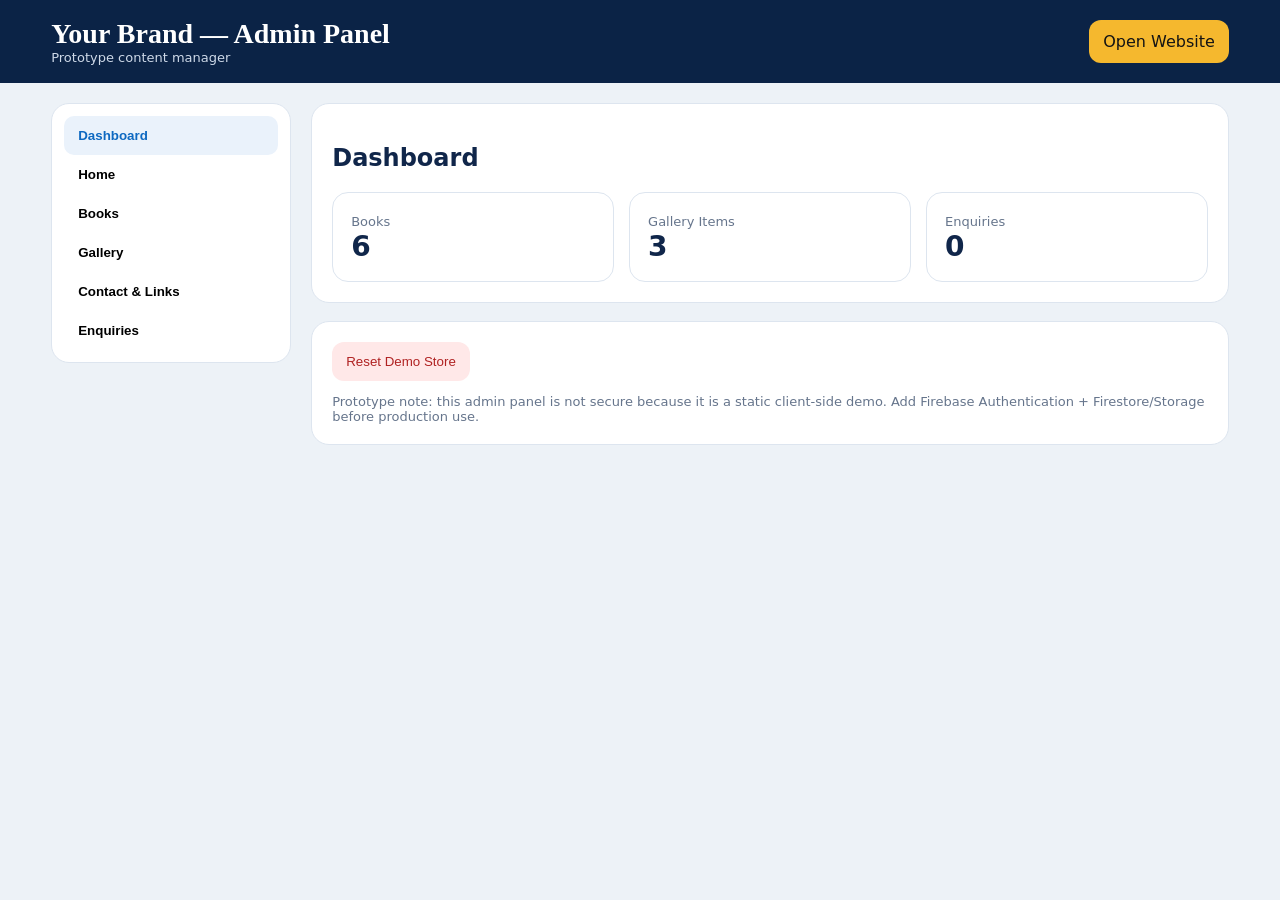
==== admin.html @ 1277e476 "Add files via upload" ====
<!doctype html><html lang="en"><head><meta charset="utf-8"><meta name="viewport" content="width=device-width, initial-scale=1"><title>Admin Panel | Your Brand</title><link rel="stylesheet" href="styles.css"></head><body class="admin-shell"><header class="admin-top"><div class="container" style="display:flex;justify-content:space-between;align-items:center;gap:15px"><div><strong style="font:700 28px Georgia,serif">Your Brand — Admin Panel</strong><div class="meta" style="color:#ced9e8">Prototype content manager</div></div><a class="btn btn-gold" href="index.html">Open Website</a></div></header><main class="container admin-layout"><aside class="admin-side"><button class="active" data-target="dashboard">Dashboard</button><button data-target="home">Home</button><button data-target="books">Books</button><button data-target="gallery">Gallery</button><button data-target="contact">Contact & Links</button><button data-target="enquiries">Enquiries</button></aside><section class="admin-main"><section id="dashboard" class="admin-section"><div class="admin-card"><h2>Dashboard</h2><div id="dashStats" class="admin-grid"></div></div></section><section id="home" class="admin-section hidden"><div class="admin-card"><h2>Home Content</h2><form id="settingsForm"><div class="row"><div class="field"><label>Brand Name</label><input id="s_brandName" class="input" name="brandName"></div><div class="field"><label>Tagline</label><input id="s_tagline" class="input" name="tagline"></div></div><div class="field"><label>Hero Title</label><input id="s_heroTitle" class="input" name="heroTitle"></div><div class="field"><label>Hero Text</label><textarea id="s_heroText" class="textarea" name="heroText" rows="3"></textarea></div><div class="field"><label>Support Text</label><textarea id="s_supportText" class="textarea" name="supportText" rows="2"></textarea></div><button class="btn btn-gold" type="submit">Save Home</button></form></div></section><section id="books" class="admin-section hidden"><div class="admin-card"><div style="display:flex;justify-content:space-between;gap:10px;align-items:center"><h2>Books</h2><button class="btn btn-light" id="newBook">New Book</button></div><p class="meta">Add/edit printed books. Cover can be uploaded locally for this prototype or provided as an image URL. Firebase Storage will replace this later.</p><form id="bookForm"><input type="hidden" id="bookId"><input type="hidden" id="bookCoverData"><div class="row"><div class="field"><label>Title *</label><input class="input" id="bookTitle" required></div><div class="field"><label>Author</label><input class="input" id="bookAuthor"></div></div><div class="row"><div class="field"><label>Price ₹</label><input class="input" id="bookPrice" type="number" min="0"></div><div class="field"><label>Format</label><select class="select" id="bookFormat"><option>Paperback</option><option>Hardcover</option></select></div></div><div class="row"><div class="field"><label>Category</label><input class="input" id="bookCategory"></div><div class="field"><label>Rating</label><input class="input" id="bookRating" type="number" step="0.1" min="0" max="5"></div></div><div class="row"><div class="field"><label>Reviews</label><input class="input" id="bookReviews" type="number" min="0"></div><div class="field"><label>Cover Image URL</label><input class="input" id="bookCoverUrl"></div></div><div class="field"><label>Upload Cover</label><input id="bookCoverFile" class="input" type="file" accept="image/*"></div><div id="bookPreview" style="margin:10px 0"></div><div class="field"><label>Description</label><textarea class="textarea" id="bookDescription" rows="4"></textarea></div><button class="btn btn-primary" type="submit">Save Book</button></form></div><div class="admin-card" style="overflow:auto"><table style="width:100%;border-collapse:collapse"><thead><tr><th style="text-align:left;padding:8px">Title</th><th style="text-align:left;padding:8px">Author</th><th style="text-align:left;padding:8px">Price</th><th style="text-align:left;padding:8px">Format</th><th style="text-align:left;padding:8px">Category</th><th style="text-align:left;padding:8px">Actions</th></tr></thead><tbody id="booksTable"></tbody></table></div></section><section id="gallery" class="admin-section hidden"><div class="admin-card"><h2>Gallery</h2><form id="galleryForm"><div class="row"><div class="field"><label>Title</label><input class="input" name="title" required></div><div class="field"><label>Caption</label><input class="input" name="caption"></div></div><div class="field"><label>Image URL</label><input id="galleryUrl" class="input"></div><input type="hidden" id="galleryData"><div class="field"><label>Upload Image</label><input id="galleryFile" class="input" type="file" accept="image/*"></div><button class="btn btn-primary">Add Gallery Item</button></form></div><div class="admin-card" style="overflow:auto"><table style="width:100%;border-collapse:collapse"><thead><tr><th style="text-align:left;padding:8px">Title</th><th style="text-align:left;padding:8px">Caption</th><th style="text-align:left;padding:8px">Image</th><th style="text-align:left;padding:8px">Action</th></tr></thead><tbody id="galleryTable"></tbody></table></div></section><section id="contact" class="admin-section hidden"><div class="admin-card"><h2>WhatsApp, Call, Location & Text</h2><form id="contactForm" onsubmit="return false;"><div class="row"><div class="field"><label>WhatsApp Number</label><input id="s_whatsapp" class="input"></div><div class="field"><label>Phone Number</label><input id="s_phone" class="input"></div></div><div class="row"><div class="field"><label>Location Label</label><input id="s_locationLabel" class="input"></div><div class="field"><label>Google Maps Link</label><input id="s_locationUrl" class="input"></div></div><div class="field"><label>Support / Contact Text</label><textarea id="s_supportText2" class="textarea" rows="4"></textarea></div><button class="btn btn-gold" id="saveContact">Save Contact Settings</button></form></div></section><section id="enquiries" class="admin-section hidden"><div class="admin-card"><div style="display:flex;justify-content:space-between;align-items:center"><h2>Customer Enquiries</h2><button class="btn btn-danger" id="clearEnquiries">Clear Enquiries</button></div><div style="overflow:auto"><table style="width:100%;border-collapse:collapse"><thead><tr><th style="text-align:left;padding:8px">#</th><th style="text-align:left;padding:8px">Name</th><th style="text-align:left;padding:8px">Phone</th><th style="text-align:left;padding:8px">Email</th><th style="text-align:left;padding:8px">Message</th><th style="text-align:left;padding:8px">Date</th></tr></thead><tbody id="enquiriesTable"></tbody></table></div></div></section><div class="admin-card"><button class="btn btn-danger" id="resetStore">Reset Demo Store</button><p class="meta" style="margin-bottom:0">Prototype note: this admin panel is not secure because it is a static client-side demo. Add Firebase Authentication + Firestore/Storage before production use.</p></div></section></main><div class="toast"></div><script src="data.js"></script><script src="admin.js"></script><script>document.addEventListener('DOMContentLoaded',()=>{const s=getStore().settings;['whatsapp','phone','locationLabel','locationUrl'].forEach(k=>{const e=document.querySelector('#s_'+k);if(e)e.value=s[k]||''});document.querySelector('#s_supportText2').value=s.supportText||'';document.querySelector('#saveContact').onclick=()=>{const st=getStore();st.settings.whatsapp=document.querySelector('#s_whatsapp').value;st.settings.phone=document.querySelector('#s_phone').value;st.settings.locationLabel=document.querySelector('#s_locationLabel').value;st.settings.locationUrl=document.querySelector('#s_locationUrl').value;st.settings.supportText=document.querySelector('#s_supportText2').value;saveStore(st);document.querySelector('.toast').textContent='Contact settings saved';document.querySelector('.toast').classList.add('show');setTimeout(()=>document.querySelector('.toast').classList.remove('show'),1600)}});</script></body></html>
---- styles.css ----
:root{--navy:#0b2346;--navy2:#12355f;--gold:#f5b82e;--blue:#1982e8;--ink:#10264a;--muted:#66758c;--bg:#f6f8fb;--card:#fff;--line:#dde5ef;--green:#1c9c55;--danger:#d92f2f;--radius:22px;--shadow:0 12px 40px rgba(11,35,70,.10)}
*{box-sizing:border-box}html{scroll-behavior:smooth}body{margin:0;font-family:Inter,system-ui,-apple-system,Segoe UI,Roboto,Arial,sans-serif;color:var(--ink);background:var(--bg)}a{text-decoration:none;color:inherit}.container{width:min(1180px,92%);margin:auto}.header{position:sticky;top:0;z-index:20;background:rgba(10,31,59,.95);backdrop-filter:blur(14px);color:#fff;box-shadow:0 8px 28px rgba(0,0,0,.12)}.nav{min-height:78px;display:flex;align-items:center;gap:22px}.brand{display:flex;align-items:center;gap:12px}.brand-mark{width:42px;height:42px;border-radius:14px;background:linear-gradient(135deg,#fff,var(--gold));display:grid;place-items:center;color:var(--navy);font-weight:900}.brand-text strong{display:block;font-family:Georgia,serif;font-size:26px}.brand-text span{font-size:12px;opacity:.8}.nav-links{display:flex;gap:24px;font-weight:700}.nav-links a.active,.nav-links a:hover{color:var(--gold)}.nav-spacer{flex:1}.search{background:#fff;border-radius:999px;padding:0 15px;color:#6d7789;display:flex;align-items:center;min-width:320px}.search input{border:0;outline:none;padding:12px 8px;width:100%;font:inherit}.icon-btn{border:0;background:rgba(255,255,255,.10);color:#fff;border-radius:14px;width:44px;height:44px;display:grid;place-items:center;cursor:pointer;position:relative}.cart-count{position:absolute;right:-2px;top:-4px;background:#ef3f37;color:#fff;border-radius:999px;font-size:11px;min-width:18px;height:18px;display:grid;place-items:center}.hero{background:linear-gradient(120deg,#0b2346 0%,#173d6e 54%,#5a4020 100%);color:#fff;padding:56px 0 48px;overflow:hidden}.hero-inner{display:grid;grid-template-columns:1.1fr .9fr;align-items:center;gap:40px}.hero h1{font:700 clamp(38px,6vw,70px)/.98 Georgia,serif;margin:0 0 18px}.accent{color:var(--gold)}.hero p{font-size:20px;max-width:640px;color:#dbe4f0}.hero-art{min-height:290px;display:grid;place-items:center}.stack{position:relative;width:330px;height:240px}.book-mini{position:absolute;width:210px;height:170px;border-radius:14px;padding:22px;font:700 24px/1.05 Georgia,serif;color:#fff;box-shadow:0 28px 50px rgba(0,0,0,.28);display:flex;align-items:flex-end}.book-mini.one{left:0;bottom:10px;background:linear-gradient(145deg,#1b80b8,#0e4a86);transform:rotate(-9deg)}.book-mini.two{left:64px;bottom:20px;background:linear-gradient(145deg,#ef9d36,#7b2f18);transform:rotate(2deg)}.book-mini.three{left:120px;bottom:12px;background:linear-gradient(145deg,#6e8d65,#223d2b);transform:rotate(9deg)}.trust-strip{background:#fff;border-bottom:1px solid var(--line)}.trust{display:grid;grid-template-columns:repeat(4,1fr);gap:18px;padding:18px 0}.trust-item{display:flex;gap:12px;align-items:center}.trust-item .ti{font-size:25px}.trust-item span{display:block;color:var(--muted);font-size:12px;margin-top:3px}.page{padding:34px 0 60px}.section-head{display:flex;justify-content:space-between;gap:20px;align-items:end;margin-bottom:22px}.section-head h2{margin:0;font-size:32px}.count-pill{font-size:14px;background:#dcecff;color:#0e6cc8;padding:6px 10px;border-radius:999px;vertical-align:middle}.sort-row{display:flex;gap:10px;align-items:center}.select,.input,.textarea{width:100%;border:1px solid var(--line);border-radius:14px;padding:12px 14px;font:inherit;background:#fff;color:var(--ink)}.layout{display:grid;grid-template-columns:230px 1fr;gap:24px}.sidebar,.card,.panel{background:var(--card);border:1px solid var(--line);border-radius:var(--radius);box-shadow:var(--shadow)}.sidebar{padding:18px;height:max-content}.filter-group{padding:0 0 18px;margin-bottom:18px;border-bottom:1px solid var(--line)}.filter-group:last-child{border-bottom:0;margin-bottom:0}.filter-group h3{margin:0 0 12px}.filter-option{display:flex;gap:8px;align-items:center;margin:9px 0;color:#40516a}.grid{display:grid;grid-template-columns:repeat(4,minmax(0,1fr));gap:18px}.book-card{overflow:hidden}.book-cover{height:250px;background:linear-gradient(145deg,#f7d49a,#0f5e9c);display:grid;place-items:center;position:relative}.book-cover .cover-fallback{width:72%;height:78%;border-radius:11px;box-shadow:0 18px 26px rgba(0,0,0,.18);background:linear-gradient(145deg,#f08b55,#244e80);color:#fff;display:grid;place-items:center;text-align:center;padding:18px;font:700 23px/1.05 Georgia,serif}.book-cover img{width:72%;height:78%;object-fit:cover;border-radius:10px;box-shadow:0 18px 26px rgba(0,0,0,.18)}.book-info{padding:15px}.book-info h3{margin:0 0 6px;font:700 20px Georgia,serif}.meta{font-size:13px;color:var(--muted)}.rating{margin:10px 0;color:#f59f0b}.price{font-size:24px;color:#c21e1e;font-weight:800}.format-row{display:flex;gap:8px;margin:10px 0}.tag{padding:6px 9px;border-radius:8px;background:#eaf2fb;font-size:12px}.btn-row{display:grid;grid-template-columns:1fr 1fr;gap:8px}.btn{border:0;border-radius:12px;padding:12px 14px;font:700 14px inherit;cursor:pointer;text-align:center}.btn-primary{background:var(--navy);color:#fff}.btn-gold{background:var(--gold);color:#141414}.btn-light{background:#eef3f8;color:var(--ink)}.btn-danger{background:#ffe8e8;color:#b02222}.bottom-banner{margin-top:24px;background:linear-gradient(90deg,#0b2346,#234c77);color:#fff;border-radius:22px;padding:22px 24px;display:flex;justify-content:space-between;gap:20px;align-items:center}.bottom-banner h3{margin:0 0 6px;font-size:24px}.coupon{background:#fff0b9;color:#8c6200;border-radius:999px;padding:4px 9px;font-weight:800}.footer{background:#fff;border-top:1px solid var(--line)}.footer-row{display:grid;grid-template-columns:repeat(4,1fr);padding:26px 0;gap:20px}.footer-item{display:flex;gap:10px;align-items:center}.footer-item span{display:block;color:var(--muted);font-size:12px;margin-top:3px}.empty{min-height:340px;display:grid;place-items:center;text-align:center}.empty .emoji{font-size:52px}.two-col{display:grid;grid-template-columns:1.5fr .9fr;gap:20px}.panel{padding:22px}.panel h2,.panel h3{margin-top:0}.row{display:grid;grid-template-columns:repeat(2,1fr);gap:14px}.field{margin-bottom:14px}.field label{display:block;font-weight:700;margin-bottom:7px}.cart-item{display:grid;grid-template-columns:90px 1fr auto auto;gap:16px;align-items:center;padding:15px 0;border-bottom:1px solid var(--line)}.cart-thumb{width:90px;height:110px;border-radius:12px;background:linear-gradient(145deg,#f39b53,#1c578e);display:grid;place-items:center;color:#fff;padding:10px;text-align:center;font:700 14px Georgia,serif}.qty{display:flex;align-items:center;gap:8px}.qty button{width:34px;height:34px;border:1px solid var(--line);background:#fff;border-radius:9px;cursor:pointer}.summary-line{display:flex;justify-content:space-between;margin:12px 0}.summary-total{font-size:24px;font-weight:900;padding-top:12px;border-top:1px solid var(--line)}.notice{background:#edf7ef;border:1px solid #c7e6cf;padding:13px;border-radius:14px;color:#196c38}.success{background:linear-gradient(135deg,#0b2346,#1d557d);color:#fff;border-radius:22px;padding:35px;text-align:center}.success-icon{width:76px;height:76px;background:#22b863;border-radius:50%;display:grid;place-items:center;margin:0 auto 16px;font-size:40px}.timeline{display:grid;grid-template-columns:repeat(4,1fr);gap:10px;margin-top:22px}.step{background:#f8fafc;border:1px solid var(--line);padding:12px;border-radius:14px}.gallery-grid{display:grid;grid-template-columns:repeat(3,1fr);gap:18px}.gallery-card{overflow:hidden}.gallery-image{height:230px;background:linear-gradient(145deg,#f0bd76,#294e77);display:grid;place-items:center;color:#fff;font:700 30px Georgia,serif;text-align:center;padding:20px}.gallery-image img{width:100%;height:100%;object-fit:cover}.enquiry-wrap{max-width:760px;margin:auto}.admin-shell{min-height:100vh;background:#edf2f7}.admin-top{background:var(--navy);color:#fff;padding:18px 0}.admin-layout{display:grid;grid-template-columns:240px 1fr;gap:20px;padding:20px 0}.admin-side{background:#fff;border:1px solid var(--line);border-radius:18px;padding:12px;height:max-content}.admin-side button{display:block;width:100%;text-align:left;border:0;background:transparent;padding:12px 14px;border-radius:10px;font-weight:700;cursor:pointer}.admin-side button.active,.admin-side button:hover{background:#eaf2fb;color:#0e69c1}.admin-main{min-width:0}.admin-card{background:#fff;border:1px solid var(--line);border-radius:18px;padding:20px;margin-bottom:18px}.admin-grid{display:grid;grid-template-columns:repeat(3,1fr);gap:15px}.stat{padding:18px;border:1px solid var(--line);border-radius:16px;background:#fff}.stat b{display:block;font-size:28px}.mini-list{display:grid;gap:10px}.mini-row{display:flex;justify-content:space-between;gap:15px;align-items:center;border:1px solid var(--line);padding:12px;border-radius:14px}.modal-backdrop{position:fixed;inset:0;background:rgba(5,18,35,.65);display:none;place-items:center;padding:20px;z-index:50}.modal-backdrop.open{display:grid}.modal{background:#fff;border-radius:20px;max-width:720px;width:100%;max-height:90vh;overflow:auto;padding:24px}.hidden{display:none!important}.toast{position:fixed;right:18px;bottom:18px;background:#10264a;color:#fff;padding:12px 16px;border-radius:12px;opacity:0;transform:translateY(10px);transition:.2s;z-index:100}.toast.show{opacity:1;transform:none}
@media(max-width:1020px){.grid{grid-template-columns:repeat(3,1fr)}.layout{grid-template-columns:190px 1fr}.search{min-width:220px}}
@media(max-width:760px){.nav{flex-wrap:wrap;padding:12px 0}.nav-links{order:3;width:100%;overflow:auto;justify-content:flex-start}.search{flex:1;min-width:0}.hero-inner{grid-template-columns:1fr}.hero-art{display:none}.trust{grid-template-columns:repeat(2,1fr)}.layout,.two-col,.admin-layout{grid-template-columns:1fr}.grid{grid-template-columns:repeat(2,1fr)}.sidebar{order:2}.section-head{align-items:flex-start;flex-direction:column}.footer-row{grid-template-columns:repeat(2,1fr)}.gallery-grid{grid-template-columns:1fr 1fr}.cart-item{grid-template-columns:70px 1fr}.cart-thumb{width:70px;height:90px}.cart-item>.qty,.cart-item>.price{grid-column:2}.row{grid-template-columns:1fr}.timeline{grid-template-columns:1fr 1fr}.admin-grid{grid-template-columns:1fr 1fr}}
@media(max-width:520px){.brand-text strong{font-size:20px}.brand-text span{font-size:10px}.nav-links{gap:16px;font-size:14px}.grid{grid-template-columns:1fr}.trust{grid-template-columns:1fr}.footer-row{grid-template-columns:1fr}.gallery-grid{grid-template-columns:1fr}.admin-grid{grid-template-columns:1fr}.timeline{grid-template-columns:1fr}.bottom-banner{flex-direction:column;align-items:flex-start}}
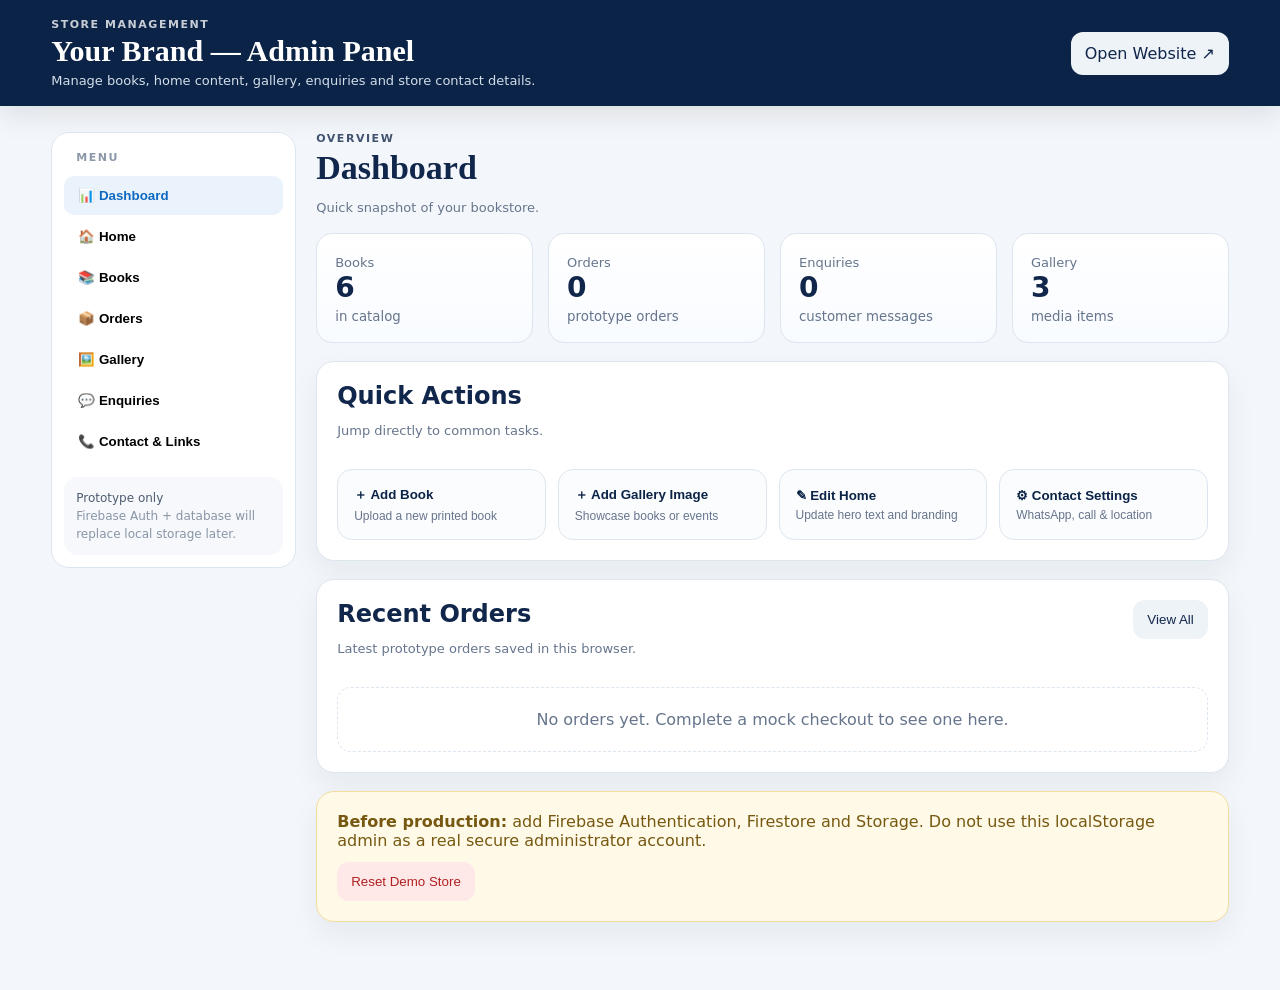
==== commit 6a028718: "Add files via upload" ====
--- a/admin.html
+++ b/admin.html
@@ -1 +1,135 @@
-<!doctype html><html lang="en"><head><meta charset="utf-8"><meta name="viewport" content="width=device-width, initial-scale=1"><title>Admin Panel | Your Brand</title><link rel="stylesheet" href="styles.css"></head><body class="admin-shell"><header class="admin-top"><div class="container" style="display:flex;justify-content:space-between;align-items:center;gap:15px"><div><strong style="font:700 28px Georgia,serif">Your Brand — Admin Panel</strong><div class="meta" style="color:#ced9e8">Prototype content manager</div></div><a class="btn btn-gold" href="index.html">Open Website</a></div></header><main class="container admin-layout"><aside class="admin-side"><button class="active" data-target="dashboard">Dashboard</button><button data-target="home">Home</button><button data-target="books">Books</button><button data-target="gallery">Gallery</button><button data-target="contact">Contact & Links</button><button data-target="enquiries">Enquiries</button></aside><section class="admin-main"><section id="dashboard" class="admin-section"><div class="admin-card"><h2>Dashboard</h2><div id="dashStats" class="admin-grid"></div></div></section><section id="home" class="admin-section hidden"><div class="admin-card"><h2>Home Content</h2><form id="settingsForm"><div class="row"><div class="field"><label>Brand Name</label><input id="s_brandName" class="input" name="brandName"></div><div class="field"><label>Tagline</label><input id="s_tagline" class="input" name="tagline"></div></div><div class="field"><label>Hero Title</label><input id="s_heroTitle" class="input" name="heroTitle"></div><div class="field"><label>Hero Text</label><textarea id="s_heroText" class="textarea" name="heroText" rows="3"></textarea></div><div class="field"><label>Support Text</label><textarea id="s_supportText" class="textarea" name="supportText" rows="2"></textarea></div><button class="btn btn-gold" type="submit">Save Home</button></form></div></section><section id="books" class="admin-section hidden"><div class="admin-card"><div style="display:flex;justify-content:space-between;gap:10px;align-items:center"><h2>Books</h2><button class="btn btn-light" id="newBook">New Book</button></div><p class="meta">Add/edit printed books. Cover can be uploaded locally for this prototype or provided as an image URL. Firebase Storage will replace this later.</p><form id="bookForm"><input type="hidden" id="bookId"><input type="hidden" id="bookCoverData"><div class="row"><div class="field"><label>Title *</label><input class="input" id="bookTitle" required></div><div class="field"><label>Author</label><input class="input" id="bookAuthor"></div></div><div class="row"><div class="field"><label>Price ₹</label><input class="input" id="bookPrice" type="number" min="0"></div><div class="field"><label>Format</label><select class="select" id="bookFormat"><option>Paperback</option><option>Hardcover</option></select></div></div><div class="row"><div class="field"><label>Category</label><input class="input" id="bookCategory"></div><div class="field"><label>Rating</label><input class="input" id="bookRating" type="number" step="0.1" min="0" max="5"></div></div><div class="row"><div class="field"><label>Reviews</label><input class="input" id="bookReviews" type="number" min="0"></div><div class="field"><label>Cover Image URL</label><input class="input" id="bookCoverUrl"></div></div><div class="field"><label>Upload Cover</label><input id="bookCoverFile" class="input" type="file" accept="image/*"></div><div id="bookPreview" style="margin:10px 0"></div><div class="field"><label>Description</label><textarea class="textarea" id="bookDescription" rows="4"></textarea></div><button class="btn btn-primary" type="submit">Save Book</button></form></div><div class="admin-card" style="overflow:auto"><table style="width:100%;border-collapse:collapse"><thead><tr><th style="text-align:left;padding:8px">Title</th><th style="text-align:left;padding:8px">Author</th><th style="text-align:left;padding:8px">Price</th><th style="text-align:left;padding:8px">Format</th><th style="text-align:left;padding:8px">Category</th><th style="text-align:left;padding:8px">Actions</th></tr></thead><tbody id="booksTable"></tbody></table></div></section><section id="gallery" class="admin-section hidden"><div class="admin-card"><h2>Gallery</h2><form id="galleryForm"><div class="row"><div class="field"><label>Title</label><input class="input" name="title" required></div><div class="field"><label>Caption</label><input class="input" name="caption"></div></div><div class="field"><label>Image URL</label><input id="galleryUrl" class="input"></div><input type="hidden" id="galleryData"><div class="field"><label>Upload Image</label><input id="galleryFile" class="input" type="file" accept="image/*"></div><button class="btn btn-primary">Add Gallery Item</button></form></div><div class="admin-card" style="overflow:auto"><table style="width:100%;border-collapse:collapse"><thead><tr><th style="text-align:left;padding:8px">Title</th><th style="text-align:left;padding:8px">Caption</th><th style="text-align:left;padding:8px">Image</th><th style="text-align:left;padding:8px">Action</th></tr></thead><tbody id="galleryTable"></tbody></table></div></section><section id="contact" class="admin-section hidden"><div class="admin-card"><h2>WhatsApp, Call, Location & Text</h2><form id="contactForm" onsubmit="return false;"><div class="row"><div class="field"><label>WhatsApp Number</label><input id="s_whatsapp" class="input"></div><div class="field"><label>Phone Number</label><input id="s_phone" class="input"></div></div><div class="row"><div class="field"><label>Location Label</label><input id="s_locationLabel" class="input"></div><div class="field"><label>Google Maps Link</label><input id="s_locationUrl" class="input"></div></div><div class="field"><label>Support / Contact Text</label><textarea id="s_supportText2" class="textarea" rows="4"></textarea></div><button class="btn btn-gold" id="saveContact">Save Contact Settings</button></form></div></section><section id="enquiries" class="admin-section hidden"><div class="admin-card"><div style="display:flex;justify-content:space-between;align-items:center"><h2>Customer Enquiries</h2><button class="btn btn-danger" id="clearEnquiries">Clear Enquiries</button></div><div style="overflow:auto"><table style="width:100%;border-collapse:collapse"><thead><tr><th style="text-align:left;padding:8px">#</th><th style="text-align:left;padding:8px">Name</th><th style="text-align:left;padding:8px">Phone</th><th style="text-align:left;padding:8px">Email</th><th style="text-align:left;padding:8px">Message</th><th style="text-align:left;padding:8px">Date</th></tr></thead><tbody id="enquiriesTable"></tbody></table></div></div></section><div class="admin-card"><button class="btn btn-danger" id="resetStore">Reset Demo Store</button><p class="meta" style="margin-bottom:0">Prototype note: this admin panel is not secure because it is a static client-side demo. Add Firebase Authentication + Firestore/Storage before production use.</p></div></section></main><div class="toast"></div><script src="data.js"></script><script src="admin.js"></script><script>document.addEventListener('DOMContentLoaded',()=>{const s=getStore().settings;['whatsapp','phone','locationLabel','locationUrl'].forEach(k=>{const e=document.querySelector('#s_'+k);if(e)e.value=s[k]||''});document.querySelector('#s_supportText2').value=s.supportText||'';document.querySelector('#saveContact').onclick=()=>{const st=getStore();st.settings.whatsapp=document.querySelector('#s_whatsapp').value;st.settings.phone=document.querySelector('#s_phone').value;st.settings.locationLabel=document.querySelector('#s_locationLabel').value;st.settings.locationUrl=document.querySelector('#s_locationUrl').value;st.settings.supportText=document.querySelector('#s_supportText2').value;saveStore(st);document.querySelector('.toast').textContent='Contact settings saved';document.querySelector('.toast').classList.add('show');setTimeout(()=>document.querySelector('.toast').classList.remove('show'),1600)}});</script></body></html>
+<!doctype html>
+<html lang="en">
+<head>
+<meta charset="utf-8">
+<meta name="viewport" content="width=device-width, initial-scale=1">
+<title>Admin Panel | Your Brand</title>
+<link rel="stylesheet" href="styles.css">
+</head>
+<body class="admin-shell">
+<header class="admin-top">
+  <div class="container admin-topbar">
+    <div>
+      <div class="admin-kicker">STORE MANAGEMENT</div>
+      <strong class="admin-title">Your Brand — Admin Panel</strong>
+      <div class="admin-subtitle">Manage books, home content, gallery, enquiries and store contact details.</div>
+    </div>
+    <div class="admin-actions"><a class="btn btn-light" href="index.html">Open Website ↗</a></div>
+  </div>
+</header>
+
+<main class="container admin-layout">
+  <aside class="admin-side">
+    <div class="admin-side-label">MENU</div>
+    <button class="active" data-target="dashboard">📊 Dashboard</button>
+    <button data-target="home">🏠 Home</button>
+    <button data-target="books">📚 Books</button>
+    <button data-target="orders">📦 Orders</button>
+    <button data-target="gallery">🖼️ Gallery</button>
+    <button data-target="enquiries">💬 Enquiries</button>
+    <button data-target="contact">📞 Contact & Links</button>
+    <div class="admin-side-note">Prototype only<br><span>Firebase Auth + database will replace local storage later.</span></div>
+  </aside>
+
+  <section class="admin-main">
+    <section id="dashboard" class="admin-section">
+      <div class="admin-section-head"><div><div class="admin-eyebrow">OVERVIEW</div><h1>Dashboard</h1><p class="meta">Quick snapshot of your bookstore.</p></div></div>
+      <div id="dashStats" class="admin-grid admin-stats"></div>
+      <div class="admin-card">
+        <div class="card-head"><div><h2>Quick Actions</h2><p class="meta">Jump directly to common tasks.</p></div></div>
+        <div class="quick-actions">
+          <button class="quick-action" data-quick="books"><b>＋ Add Book</b><span>Upload a new printed book</span></button>
+          <button class="quick-action" data-quick="gallery"><b>＋ Add Gallery Image</b><span>Showcase books or events</span></button>
+          <button class="quick-action" data-quick="home"><b>✎ Edit Home</b><span>Update hero text and branding</span></button>
+          <button class="quick-action" data-quick="contact"><b>⚙ Contact Settings</b><span>WhatsApp, call & location</span></button>
+        </div>
+      </div>
+      <div class="admin-card">
+        <div class="card-head"><div><h2>Recent Orders</h2><p class="meta">Latest prototype orders saved in this browser.</p></div><button class="btn btn-light" data-quick="orders">View All</button></div>
+        <div id="recentOrders" class="mini-list"></div>
+      </div>
+    </section>
+
+    <section id="home" class="admin-section hidden">
+      <div class="admin-card">
+        <div class="card-head"><div><div class="admin-eyebrow">CONTENT</div><h1>Home</h1><p class="meta">Edit the public storefront heading and brand text.</p></div></div>
+        <form id="settingsForm">
+          <div class="row"><div class="field"><label>Brand Name</label><input id="s_brandName" class="input" name="brandName"></div><div class="field"><label>Tagline</label><input id="s_tagline" class="input" name="tagline"></div></div>
+          <div class="field"><label>Hero Title</label><input id="s_heroTitle" class="input" name="heroTitle"></div>
+          <div class="field"><label>Hero Text</label><textarea id="s_heroText" class="textarea" name="heroText" rows="3"></textarea></div>
+          <div class="field"><label>Support Text</label><textarea id="s_supportText" class="textarea" name="supportText" rows="2"></textarea></div>
+          <button class="btn btn-gold" type="submit">Save Home Content</button>
+        </form>
+      </div>
+    </section>
+
+    <section id="books" class="admin-section hidden">
+      <div class="admin-card">
+        <div class="card-head"><div><div class="admin-eyebrow">CATALOG</div><h1>Books</h1><p class="meta">Add or edit printed books. Upload a cover image or use an image URL.</p></div><button class="btn btn-light" id="newBook">＋ New Book</button></div>
+        <form id="bookForm">
+          <input type="hidden" id="bookId"><input type="hidden" id="bookCoverData">
+          <div class="row"><div class="field"><label>Book Title *</label><input class="input" id="bookTitle" required></div><div class="field"><label>Author</label><input class="input" id="bookAuthor"></div></div>
+          <div class="row"><div class="field"><label>Price ₹</label><input class="input" id="bookPrice" type="number" min="0"></div><div class="field"><label>Format</label><select class="select" id="bookFormat"><option>Paperback</option><option>Hardcover</option></select></div></div>
+          <div class="row"><div class="field"><label>Category</label><input class="input" id="bookCategory" placeholder="Self Help, Education, Fiction..."></div><div class="field"><label>Rating</label><input class="input" id="bookRating" type="number" step="0.1" min="0" max="5"></div></div>
+          <div class="row"><div class="field"><label>Reviews</label><input class="input" id="bookReviews" type="number" min="0"></div><div class="field"><label>Cover Image URL</label><input class="input" id="bookCoverUrl" placeholder="https://..."></div></div>
+          <div class="field"><label>Upload Cover</label><input id="bookCoverFile" class="input" type="file" accept="image/*"><div class="field-help">Prototype stores uploaded images in browser storage. Later this moves to Firebase Storage.</div></div>
+          <div id="bookPreview" class="preview-box"></div>
+          <div class="field"><label>Description</label><textarea class="textarea" id="bookDescription" rows="4" placeholder="Short description shown on the store."></textarea></div>
+          <div class="form-actions"><button class="btn btn-primary" type="submit">Save Book</button><button class="btn btn-light" type="button" id="cancelBook">Cancel</button></div>
+        </form>
+      </div>
+      <div class="admin-card">
+        <div class="card-head"><div><h2>Book Catalog</h2><p class="meta">Books currently visible on the storefront.</p></div><div class="table-tools"><input id="bookAdminSearch" class="input" placeholder="Search books..."></div></div>
+        <div class="table-scroll"><table class="admin-table"><thead><tr><th>Book</th><th>Author</th><th>Price</th><th>Format</th><th>Category</th><th>Status</th><th>Actions</th></tr></thead><tbody id="booksTable"></tbody></table></div>
+      </div>
+    </section>
+
+    <section id="orders" class="admin-section hidden">
+      <div class="admin-card">
+        <div class="card-head"><div><div class="admin-eyebrow">SALES</div><h1>Orders</h1><p class="meta">Prototype orders recorded after mock checkout.</p></div><button class="btn btn-danger" id="clearOrders">Clear Orders</button></div>
+        <div class="table-scroll"><table class="admin-table"><thead><tr><th>Order ID</th><th>Date</th><th>Customer</th><th>Phone</th><th>Items</th><th>Total</th><th>Status</th></tr></thead><tbody id="ordersTable"></tbody></table></div>
+      </div>
+    </section>
+
+    <section id="gallery" class="admin-section hidden">
+      <div class="admin-card">
+        <div class="card-head"><div><div class="admin-eyebrow">MEDIA</div><h1>Gallery</h1><p class="meta">Add book covers, author events, store photos or other images.</p></div></div>
+        <form id="galleryForm">
+          <div class="row"><div class="field"><label>Title *</label><input class="input" name="title" required></div><div class="field"><label>Caption</label><input class="input" name="caption"></div></div>
+          <div class="row"><div class="field"><label>Image URL</label><input id="galleryUrl" class="input" placeholder="https://..."></div><div class="field"><label>Upload Image</label><input id="galleryFile" class="input" type="file" accept="image/*"></div></div>
+          <input type="hidden" id="galleryData">
+          <button class="btn btn-primary">Add Gallery Item</button>
+        </form>
+      </div>
+      <div class="admin-card"><div class="card-head"><div><h2>Gallery Items</h2></div></div><div id="galleryAdminGrid" class="admin-gallery-grid"></div></div>
+    </section>
+
+    <section id="enquiries" class="admin-section hidden">
+      <div class="admin-card">
+        <div class="card-head"><div><div class="admin-eyebrow">INBOX</div><h1>Enquiries</h1><p class="meta">Customer messages from the enquiry page.</p></div><button class="btn btn-danger" id="clearEnquiries">Clear All</button></div>
+        <div class="table-scroll"><table class="admin-table"><thead><tr><th>#</th><th>Name</th><th>Phone</th><th>Email</th><th>Message</th><th>Date</th><th>Action</th></tr></thead><tbody id="enquiriesTable"></tbody></table></div>
+      </div>
+    </section>
+
+    <section id="contact" class="admin-section hidden">
+      <div class="admin-card">
+        <div class="card-head"><div><div class="admin-eyebrow">CONTACT</div><h1>Contact & Links</h1><p class="meta">Control the buttons customers use to reach the business.</p></div></div>
+        <form id="contactForm">
+          <div class="row"><div class="field"><label>WhatsApp Number</label><input id="s_whatsapp" class="input" placeholder="919876543210"></div><div class="field"><label>Phone Number</label><input id="s_phone" class="input" placeholder="+91 98765 43210"></div></div>
+          <div class="row"><div class="field"><label>Location Text</label><input id="s_locationLabel" class="input" placeholder="Visit our store"></div><div class="field"><label>Google Maps Link</label><input id="s_locationUrl" class="input" placeholder="https://maps.google.com/..." type="url"></div></div>
+          <div class="field"><label>Enquiry / Support Text</label><textarea id="s_supportText2" class="textarea" rows="4"></textarea></div>
+          <button class="btn btn-gold" type="submit">Save Contact Settings</button>
+        </form>
+      </div>
+    </section>
+
+    <div class="admin-card admin-warning"><strong>Before production:</strong> add Firebase Authentication, Firestore and Storage. Do not use this localStorage admin as a real secure administrator account.
+      <div class="form-actions" style="margin-top:12px"><button class="btn btn-danger" id="resetStore">Reset Demo Store</button></div>
+    </div>
+  </section>
+</main>
+<div class="toast"></div>
+<script src="data.js"></script>
+<script src="admin.js"></script>
+</body>
+</html>
--- a/styles.css
+++ b/styles.css
@@ -3,3 +3,9 @@
 @media(max-width:1020px){.grid{grid-template-columns:repeat(3,1fr)}.layout{grid-template-columns:190px 1fr}.search{min-width:220px}}
 @media(max-width:760px){.nav{flex-wrap:wrap;padding:12px 0}.nav-links{order:3;width:100%;overflow:auto;justify-content:flex-start}.search{flex:1;min-width:0}.hero-inner{grid-template-columns:1fr}.hero-art{display:none}.trust{grid-template-columns:repeat(2,1fr)}.layout,.two-col,.admin-layout{grid-template-columns:1fr}.grid{grid-template-columns:repeat(2,1fr)}.sidebar{order:2}.section-head{align-items:flex-start;flex-direction:column}.footer-row{grid-template-columns:repeat(2,1fr)}.gallery-grid{grid-template-columns:1fr 1fr}.cart-item{grid-template-columns:70px 1fr}.cart-thumb{width:70px;height:90px}.cart-item>.qty,.cart-item>.price{grid-column:2}.row{grid-template-columns:1fr}.timeline{grid-template-columns:1fr 1fr}.admin-grid{grid-template-columns:1fr 1fr}}
 @media(max-width:520px){.brand-text strong{font-size:20px}.brand-text span{font-size:10px}.nav-links{gap:16px;font-size:14px}.grid{grid-template-columns:1fr}.trust{grid-template-columns:1fr}.footer-row{grid-template-columns:1fr}.gallery-grid{grid-template-columns:1fr}.admin-grid{grid-template-columns:1fr}.timeline{grid-template-columns:1fr}.bottom-banner{flex-direction:column;align-items:flex-start}}
+
+/* --- Admin V3 polish --- */
+.admin-shell{background:#f3f6fa}.admin-top{box-shadow:0 8px 28px rgba(0,0,0,.10)}.admin-topbar{display:flex;justify-content:space-between;align-items:center;gap:20px}.admin-kicker,.admin-eyebrow,.admin-side-label{font-size:11px;letter-spacing:.14em;font-weight:900;opacity:.78}.admin-title{display:block;font:700 30px Georgia,serif;margin-top:3px}.admin-subtitle{margin-top:5px;color:#d3deeb;font-size:13px}.admin-layout{grid-template-columns:245px 1fr;padding:26px 0 50px}.admin-side{position:sticky;top:18px}.admin-side-label{color:#6c7c91;padding:6px 12px 10px}.admin-side button{display:flex;align-items:center;gap:9px;margin:2px 0}.admin-side-note{margin-top:16px;padding:12px;border-radius:14px;background:#f6f8fb;color:#4e5c70;font-size:12px;line-height:1.5}.admin-side-note span{color:#8995a6}.admin-section-head h1,.admin-card h1{font:700 34px Georgia,serif;margin:4px 0}.admin-section-head{margin-bottom:18px}.admin-card{box-shadow:0 12px 30px rgba(20,45,80,.06)}.card-head{display:flex;justify-content:space-between;align-items:flex-start;gap:15px;margin-bottom:18px}.card-head h2{margin:0}.quick-actions{display:grid;grid-template-columns:repeat(4,1fr);gap:12px}.quick-action{border:1px solid var(--line);background:#fbfcfe;border-radius:15px;padding:16px;text-align:left;cursor:pointer;transition:.18s}.quick-action:hover{transform:translateY(-2px);box-shadow:0 10px 24px rgba(15,50,90,.08)}.quick-action b{display:block;color:var(--navy)}.quick-action span{display:block;color:var(--muted);font-size:12px;margin-top:5px}.admin-stats{grid-template-columns:repeat(4,1fr);margin-bottom:18px}.admin-stats .stat{background:linear-gradient(180deg,#fff,#f8fbff)}.stat small{display:block;color:var(--muted);margin-top:5px}.table-tools{width:280px}.table-scroll{overflow:auto}.admin-table{width:100%;border-collapse:separate;border-spacing:0}.admin-table th{background:#f6f8fb;color:#526278;font-size:12px;text-transform:uppercase;letter-spacing:.05em;text-align:left;padding:12px;border-bottom:1px solid var(--line);white-space:nowrap}.admin-table td{padding:12px;border-bottom:1px solid var(--line);vertical-align:middle}.table-book{display:flex;gap:10px;align-items:center;min-width:240px}.table-thumb{width:42px;height:56px;border-radius:8px;background:#eaf1f7;display:grid;place-items:center;overflow:hidden;flex:none}.table-thumb img{width:100%;height:100%;object-fit:cover}.status-pill{display:inline-flex;align-items:center;padding:6px 9px;border-radius:999px;background:#e9f3ff;color:#1167b1;font-size:12px;font-weight:800}.status-pill.success{background:#e8f7ee;color:#19723e}.action-cell{white-space:nowrap}.message-cell{min-width:220px;max-width:340px;white-space:normal}.preview-box{border:1px dashed #cbd5e1;border-radius:14px;padding:14px;min-height:90px;background:#fafcff;margin-bottom:14px}.admin-cover-preview{width:86px;height:112px;object-fit:cover;border-radius:10px;box-shadow:0 10px 20px rgba(0,0,0,.14)}.field-help{font-size:12px;color:var(--muted);margin-top:6px}.form-actions{display:flex;gap:10px;flex-wrap:wrap}.admin-gallery-grid{display:grid;grid-template-columns:repeat(4,minmax(0,1fr));gap:15px}.admin-gallery-card{border:1px solid var(--line);border-radius:16px;overflow:hidden;background:#fff}.admin-gallery-image{height:190px;background:linear-gradient(145deg,#e7c389,#26567f);display:grid;place-items:center;color:#fff;font-size:34px;overflow:hidden}.admin-gallery-image img{width:100%;height:100%;object-fit:cover}.admin-gallery-body{padding:13px}.admin-gallery-body p{min-height:34px}.empty-lite{padding:22px;border:1px dashed var(--line);border-radius:14px;color:var(--muted);text-align:center}.admin-warning{background:#fff9e8;border-color:#f2dd9c;color:#765810}
+@media(max-width:900px){.quick-actions{grid-template-columns:1fr 1fr}.admin-stats{grid-template-columns:repeat(2,1fr)}.admin-gallery-grid{grid-template-columns:repeat(2,1fr)}}
+@media(max-width:760px){.admin-topbar{align-items:flex-start;flex-direction:column}.admin-layout{grid-template-columns:1fr}.admin-side{position:static;overflow:auto;display:flex;flex-wrap:wrap;gap:4px}.admin-side-label,.admin-side-note{width:100%}.admin-side button{width:auto;display:block}.table-tools{width:100%}.card-head{flex-direction:column}.quick-actions{grid-template-columns:1fr}.admin-stats{grid-template-columns:1fr 1fr}.admin-gallery-grid{grid-template-columns:1fr 1fr}}
+@media(max-width:520px){.admin-stats{grid-template-columns:1fr}.admin-gallery-grid{grid-template-columns:1fr}.admin-title{font-size:25px}}
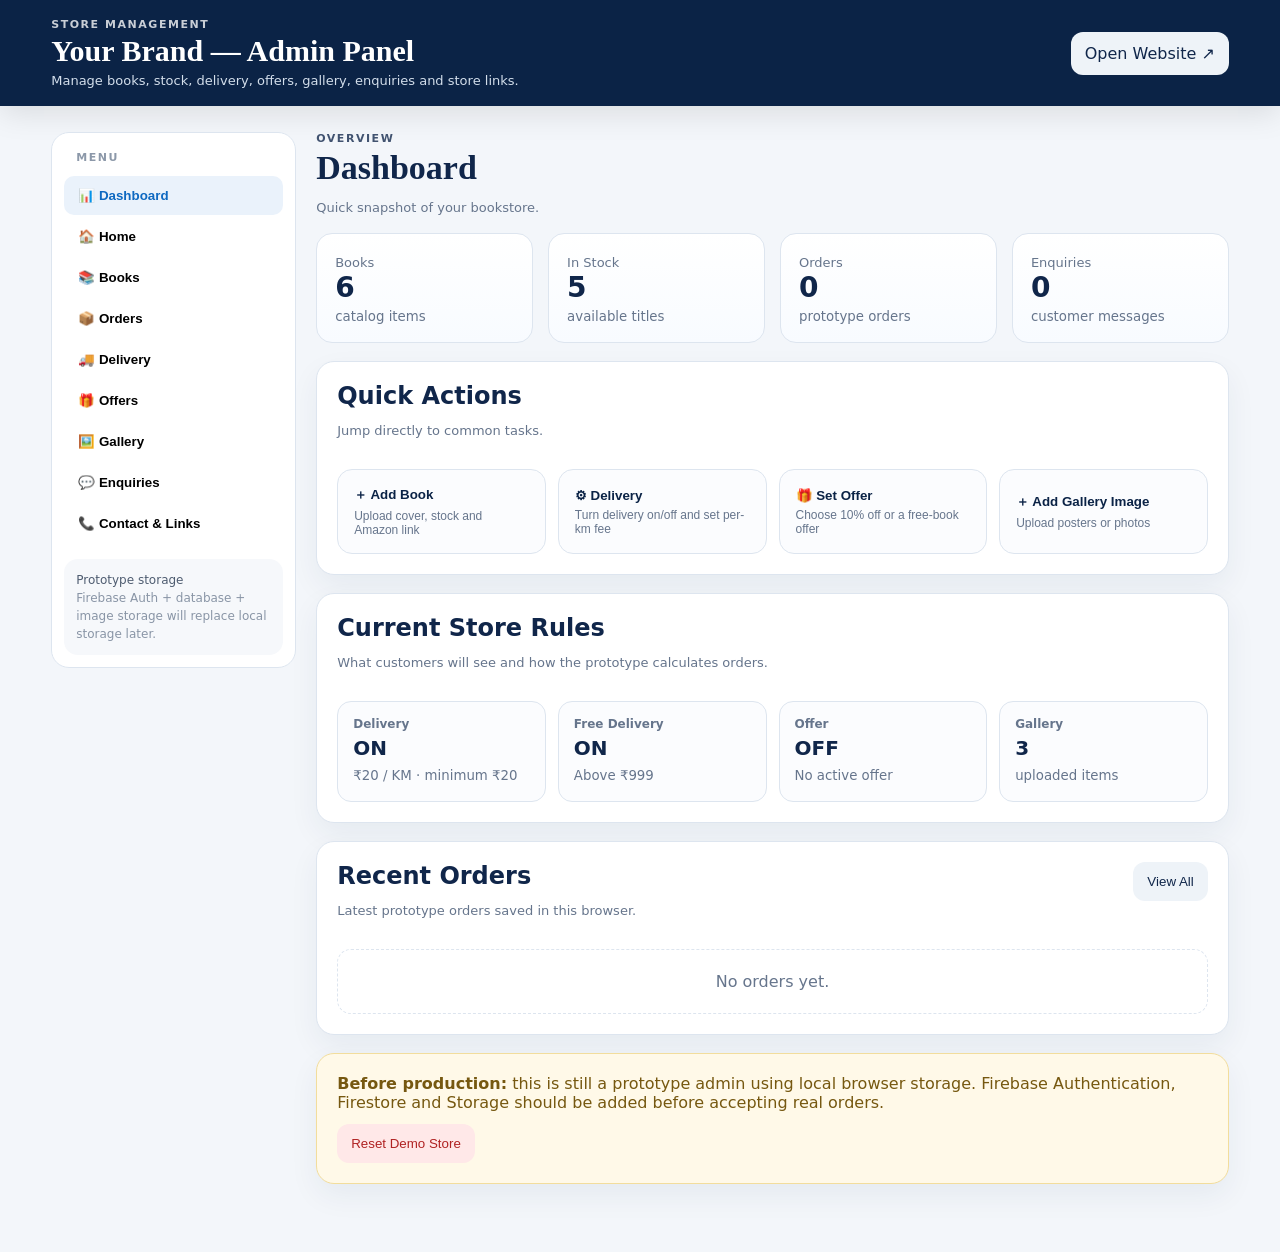
==== commit 81c16778: "Add files via upload" ====
--- a/admin.html
+++ b/admin.html
@@ -1,135 +1,69 @@
 <!doctype html>
 <html lang="en">
-<head>
-<meta charset="utf-8">
-<meta name="viewport" content="width=device-width, initial-scale=1">
-<title>Admin Panel | Your Brand</title>
-<link rel="stylesheet" href="styles.css">
-</head>
+<head><meta charset="utf-8"><meta name="viewport" content="width=device-width, initial-scale=1"><title>Admin Panel | Your Brand</title><link rel="stylesheet" href="styles.css"></head>
 <body class="admin-shell">
-<header class="admin-top">
-  <div class="container admin-topbar">
-    <div>
-      <div class="admin-kicker">STORE MANAGEMENT</div>
-      <strong class="admin-title">Your Brand — Admin Panel</strong>
-      <div class="admin-subtitle">Manage books, home content, gallery, enquiries and store contact details.</div>
-    </div>
-    <div class="admin-actions"><a class="btn btn-light" href="index.html">Open Website ↗</a></div>
-  </div>
-</header>
+<header class="admin-top"><div class="container admin-topbar"><div><div class="admin-kicker">STORE MANAGEMENT</div><strong class="admin-title">Your Brand — Admin Panel</strong><div class="admin-subtitle">Manage books, stock, delivery, offers, gallery, enquiries and store links.</div></div><div class="admin-actions"><a class="btn btn-light" href="index.html">Open Website ↗</a></div></div></header>
+<main class="container admin-layout">
+<aside class="admin-side">
+<div class="admin-side-label">MENU</div>
+<button class="active" data-target="dashboard">📊 Dashboard</button><button data-target="home">🏠 Home</button><button data-target="books">📚 Books</button><button data-target="orders">📦 Orders</button><button data-target="delivery">🚚 Delivery</button><button data-target="offers">🎁 Offers</button><button data-target="gallery">🖼️ Gallery</button><button data-target="enquiries">💬 Enquiries</button><button data-target="contact">📞 Contact & Links</button>
+<div class="admin-side-note">Prototype storage<br><span>Firebase Auth + database + image storage will replace local storage later.</span></div>
+</aside>
+<section class="admin-main">
+<section id="dashboard" class="admin-section">
+<div class="admin-section-head"><div><div class="admin-eyebrow">OVERVIEW</div><h1>Dashboard</h1><p class="meta">Quick snapshot of your bookstore.</p></div></div>
+<div id="dashStats" class="admin-grid admin-stats"></div>
+<div class="admin-card"><div class="card-head"><div><h2>Quick Actions</h2><p class="meta">Jump directly to common tasks.</p></div></div><div class="quick-actions">
+<button class="quick-action" data-quick="books"><b>＋ Add Book</b><span>Upload cover, stock and Amazon link</span></button><button class="quick-action" data-quick="delivery"><b>⚙ Delivery</b><span>Turn delivery on/off and set per-km fee</span></button><button class="quick-action" data-quick="offers"><b>🎁 Set Offer</b><span>Choose 10% off or a free-book offer</span></button><button class="quick-action" data-quick="gallery"><b>＋ Add Gallery Image</b><span>Upload posters or photos</span></button>
+</div></div>
+<div class="admin-card"><div class="card-head"><div><h2>Current Store Rules</h2><p class="meta">What customers will see and how the prototype calculates orders.</p></div></div><div id="ruleSummary" class="rule-grid"></div></div>
+<div class="admin-card"><div class="card-head"><div><h2>Recent Orders</h2><p class="meta">Latest prototype orders saved in this browser.</p></div><button class="btn btn-light" data-quick="orders">View All</button></div><div id="recentOrders" class="mini-list"></div></div>
+</section>
 
-<main class="container admin-layout">
-  <aside class="admin-side">
-    <div class="admin-side-label">MENU</div>
-    <button class="active" data-target="dashboard">📊 Dashboard</button>
-    <button data-target="home">🏠 Home</button>
-    <button data-target="books">📚 Books</button>
-    <button data-target="orders">📦 Orders</button>
-    <button data-target="gallery">🖼️ Gallery</button>
-    <button data-target="enquiries">💬 Enquiries</button>
-    <button data-target="contact">📞 Contact & Links</button>
-    <div class="admin-side-note">Prototype only<br><span>Firebase Auth + database will replace local storage later.</span></div>
-  </aside>
+<section id="home" class="admin-section hidden"><div class="admin-card"><div class="card-head"><div><div class="admin-eyebrow">CONTENT</div><h1>Home</h1><p class="meta">Edit the public storefront heading and brand text.</p></div></div>
+<form id="settingsForm"><div class="row"><div class="field"><label>Brand Name</label><input id="s_brandName" class="input" name="brandName"></div><div class="field"><label>Tagline</label><input id="s_tagline" class="input" name="tagline"></div></div><div class="field"><label>Hero Title</label><input id="s_heroTitle" class="input" name="heroTitle"></div><div class="field"><label>Hero Text</label><textarea id="s_heroText" class="textarea" name="heroText" rows="3"></textarea></div><div class="field"><label>Support Text</label><textarea id="s_supportText" class="textarea" name="supportText" rows="2"></textarea></div><button class="btn btn-gold" type="submit">Save Home Content</button></form>
+</div></section>
 
-  <section class="admin-main">
-    <section id="dashboard" class="admin-section">
-      <div class="admin-section-head"><div><div class="admin-eyebrow">OVERVIEW</div><h1>Dashboard</h1><p class="meta">Quick snapshot of your bookstore.</p></div></div>
-      <div id="dashStats" class="admin-grid admin-stats"></div>
-      <div class="admin-card">
-        <div class="card-head"><div><h2>Quick Actions</h2><p class="meta">Jump directly to common tasks.</p></div></div>
-        <div class="quick-actions">
-          <button class="quick-action" data-quick="books"><b>＋ Add Book</b><span>Upload a new printed book</span></button>
-          <button class="quick-action" data-quick="gallery"><b>＋ Add Gallery Image</b><span>Showcase books or events</span></button>
-          <button class="quick-action" data-quick="home"><b>✎ Edit Home</b><span>Update hero text and branding</span></button>
-          <button class="quick-action" data-quick="contact"><b>⚙ Contact Settings</b><span>WhatsApp, call & location</span></button>
-        </div>
-      </div>
-      <div class="admin-card">
-        <div class="card-head"><div><h2>Recent Orders</h2><p class="meta">Latest prototype orders saved in this browser.</p></div><button class="btn btn-light" data-quick="orders">View All</button></div>
-        <div id="recentOrders" class="mini-list"></div>
-      </div>
-    </section>
+<section id="books" class="admin-section hidden"><div class="admin-card"><div class="card-head"><div><div class="admin-eyebrow">CATALOG</div><h1>Books</h1><p class="meta">Add or edit printed books, stock status and the Amazon purchase link.</p></div><button class="btn btn-light" id="newBook">＋ New Book</button></div>
+<form id="bookForm"><input type="hidden" id="bookId"><input type="hidden" id="bookCoverData">
+<div class="row"><div class="field"><label>Book Title *</label><input class="input" id="bookTitle" required></div><div class="field"><label>Author</label><input class="input" id="bookAuthor"></div></div>
+<div class="row"><div class="field"><label>Price ₹</label><input class="input" id="bookPrice" type="number" min="0"></div><div class="field"><label>Format</label><select class="select" id="bookFormat"><option>Paperback</option><option>Hardcover</option></select></div></div>
+<div class="row"><div class="field"><label>Category</label><input class="input" id="bookCategory" placeholder="Self Help, Education, Fiction..."></div><div class="field"><label>Stock / Copies Available</label><input class="input" id="bookStock" type="number" min="0" value="0"></div></div>
+<div class="row"><div class="field"><label>Rating</label><input class="input" id="bookRating" type="number" step="0.1" min="0" max="5"></div><div class="field"><label>Reviews</label><input class="input" id="bookReviews" type="number" min="0"></div></div>
+<div class="field"><label>Amazon Book Link</label><input class="input" id="bookAmazonUrl" type="url" placeholder="https://www.amazon.in/..."/><div class="field-help">When saved, the storefront will show a <b>Buy on Amazon ↗</b> button for this book.</div></div>
+<div class="row"><div class="field"><label>Cover Image URL</label><input class="input" id="bookCoverUrl" type="url" placeholder="https://..."></div><div class="field"><label>Upload Cover</label><input id="bookCoverFile" class="input" type="file" accept="image/*"></div></div>
+<div class="field"><label>Book Status</label><label class="switch-line"><input id="bookActive" type="checkbox" checked><span>Visible on website</span></label></div>
+<div id="bookPreview" class="preview-box"></div>
+<div class="field"><label>Description</label><textarea class="textarea" id="bookDescription" rows="4" placeholder="Short description shown on the store."></textarea></div>
+<div class="form-actions"><button class="btn btn-primary" type="submit">Save Book</button><button class="btn btn-light" type="button" id="cancelBook">Cancel</button></div>
+</form></div>
+<div class="admin-card"><div class="card-head"><div><h2>Book Catalog</h2><p class="meta">Inventory, stock status and Amazon links.</p></div><div class="table-tools"><input id="bookAdminSearch" class="input" placeholder="Search books..."></div></div><div class="table-scroll"><table class="admin-table"><thead><tr><th>Book</th><th>Price</th><th>Stock</th><th>Status</th><th>Amazon</th><th>Actions</th></tr></thead><tbody id="booksTable"></tbody></table></div></div>
+</section>
 
-    <section id="home" class="admin-section hidden">
-      <div class="admin-card">
-        <div class="card-head"><div><div class="admin-eyebrow">CONTENT</div><h1>Home</h1><p class="meta">Edit the public storefront heading and brand text.</p></div></div>
-        <form id="settingsForm">
-          <div class="row"><div class="field"><label>Brand Name</label><input id="s_brandName" class="input" name="brandName"></div><div class="field"><label>Tagline</label><input id="s_tagline" class="input" name="tagline"></div></div>
-          <div class="field"><label>Hero Title</label><input id="s_heroTitle" class="input" name="heroTitle"></div>
-          <div class="field"><label>Hero Text</label><textarea id="s_heroText" class="textarea" name="heroText" rows="3"></textarea></div>
-          <div class="field"><label>Support Text</label><textarea id="s_supportText" class="textarea" name="supportText" rows="2"></textarea></div>
-          <button class="btn btn-gold" type="submit">Save Home Content</button>
-        </form>
-      </div>
-    </section>
+<section id="orders" class="admin-section hidden"><div class="admin-card"><div class="card-head"><div><div class="admin-eyebrow">SALES</div><h1>Orders</h1><p class="meta">Prototype orders recorded after mock checkout.</p></div><button class="btn btn-danger" id="clearOrders">Clear Orders</button></div><div class="table-scroll"><table class="admin-table"><thead><tr><th>Order ID</th><th>Date</th><th>Customer</th><th>Phone</th><th>Items</th><th>Total</th><th>Status</th></tr></thead><tbody id="ordersTable"></tbody></table></div></div></section>
 
-    <section id="books" class="admin-section hidden">
-      <div class="admin-card">
-        <div class="card-head"><div><div class="admin-eyebrow">CATALOG</div><h1>Books</h1><p class="meta">Add or edit printed books. Upload a cover image or use an image URL.</p></div><button class="btn btn-light" id="newBook">＋ New Book</button></div>
-        <form id="bookForm">
-          <input type="hidden" id="bookId"><input type="hidden" id="bookCoverData">
-          <div class="row"><div class="field"><label>Book Title *</label><input class="input" id="bookTitle" required></div><div class="field"><label>Author</label><input class="input" id="bookAuthor"></div></div>
-          <div class="row"><div class="field"><label>Price ₹</label><input class="input" id="bookPrice" type="number" min="0"></div><div class="field"><label>Format</label><select class="select" id="bookFormat"><option>Paperback</option><option>Hardcover</option></select></div></div>
-          <div class="row"><div class="field"><label>Category</label><input class="input" id="bookCategory" placeholder="Self Help, Education, Fiction..."></div><div class="field"><label>Rating</label><input class="input" id="bookRating" type="number" step="0.1" min="0" max="5"></div></div>
-          <div class="row"><div class="field"><label>Reviews</label><input class="input" id="bookReviews" type="number" min="0"></div><div class="field"><label>Cover Image URL</label><input class="input" id="bookCoverUrl" placeholder="https://..."></div></div>
-          <div class="field"><label>Upload Cover</label><input id="bookCoverFile" class="input" type="file" accept="image/*"><div class="field-help">Prototype stores uploaded images in browser storage. Later this moves to Firebase Storage.</div></div>
-          <div id="bookPreview" class="preview-box"></div>
-          <div class="field"><label>Description</label><textarea class="textarea" id="bookDescription" rows="4" placeholder="Short description shown on the store."></textarea></div>
-          <div class="form-actions"><button class="btn btn-primary" type="submit">Save Book</button><button class="btn btn-light" type="button" id="cancelBook">Cancel</button></div>
-        </form>
-      </div>
-      <div class="admin-card">
-        <div class="card-head"><div><h2>Book Catalog</h2><p class="meta">Books currently visible on the storefront.</p></div><div class="table-tools"><input id="bookAdminSearch" class="input" placeholder="Search books..."></div></div>
-        <div class="table-scroll"><table class="admin-table"><thead><tr><th>Book</th><th>Author</th><th>Price</th><th>Format</th><th>Category</th><th>Status</th><th>Actions</th></tr></thead><tbody id="booksTable"></tbody></table></div>
-      </div>
-    </section>
+<section id="delivery" class="admin-section hidden"><div class="admin-card"><div class="card-head"><div><div class="admin-eyebrow">SHIPPING</div><h1>Delivery & Shipping</h1><p class="meta">Simple delivery rules controlled from one place.</p></div></div><form id="deliveryForm">
+<div class="field"><label class="switch-line"><input id="deliveryEnabled" type="checkbox"><span><b>Delivery ON</b> — allow delivery charges on customer orders</span></label></div>
+<div class="row"><div class="field"><label>Delivery fee per 1 KM (₹)</label><input id="deliveryFeePerKm" class="input" type="number" min="0" step="0.01"></div><div class="field"><label>Minimum delivery fee (₹)</label><input id="deliveryMinimumFee" class="input" type="number" min="0" step="0.01"></div></div>
+<div class="field"><label class="switch-line"><input id="freeShippingEnabled" type="checkbox"><span>Enable free delivery above the threshold</span></label></div>
+<div class="field"><label>Free delivery threshold (₹)</label><input id="freeShippingThreshold" class="input" type="number" min="0" step="1"></div>
+<div class="notice">Prototype note: checkout currently accepts the delivery distance in KM. Later we can auto-calculate distance from the customer's address/pincode using a maps/location service.</div>
+<div class="form-actions" style="margin-top:14px"><button class="btn btn-gold" type="submit">Save Delivery Settings</button></div>
+</form></div></section>
 
-    <section id="orders" class="admin-section hidden">
-      <div class="admin-card">
-        <div class="card-head"><div><div class="admin-eyebrow">SALES</div><h1>Orders</h1><p class="meta">Prototype orders recorded after mock checkout.</p></div><button class="btn btn-danger" id="clearOrders">Clear Orders</button></div>
-        <div class="table-scroll"><table class="admin-table"><thead><tr><th>Order ID</th><th>Date</th><th>Customer</th><th>Phone</th><th>Items</th><th>Total</th><th>Status</th></tr></thead><tbody id="ordersTable"></tbody></table></div>
-      </div>
-    </section>
+<section id="offers" class="admin-section hidden"><div class="admin-card"><div class="card-head"><div><div class="admin-eyebrow">PROMOTIONS</div><h1>Offers</h1><p class="meta">Select one simple automatic offer for customers.</p></div></div><form id="offersForm">
+<div class="field"><label class="switch-line"><input id="offerEnabled" type="checkbox"><span><b>Offer ON</b></span></label></div>
+<div class="field"><label>Offer Type</label><select id="offerType" class="select"><option value="none">No Offer</option><option value="percent10">10% OFF</option><option value="bogo500">Buy 1 Get 1</option><option value="any2get1">Buy Any 2, Get 1 Free</option></select></div>
+<div class="row"><div class="field"><label>Minimum purchase / qualifying price (₹)</label><input id="offerMinPurchase" class="input" type="number" min="0"></div><div class="field"><label>Free book max price for Buy 1 Get 1 (₹)</label><input id="bogoFreeMaxPrice" class="input" type="number" min="0"></div></div>
+<div class="row"><div class="field"><label>Offer title (storefront)</label><input id="offerTitle" class="input" placeholder="10% OFF on your order"></div><div class="field"><label>Offer text (storefront)</label><input id="offerText" class="input" placeholder="Automatic discount at checkout"></div></div>
+<div class="offer-explain"><b>How this prototype applies the offers:</b><br>10% OFF = 10% of eligible subtotal. Buy 1 Get 1 = when a qualifying book is in cart, the cheapest second book priced within the configured free-book limit is discounted. Buy Any 2, Get 1 Free = with 3 or more book units, the cheapest additional unit is free up to the higher price of the first two units.</div>
+<button class="btn btn-gold" type="submit">Save Offer</button></form></div></section>
 
-    <section id="gallery" class="admin-section hidden">
-      <div class="admin-card">
-        <div class="card-head"><div><div class="admin-eyebrow">MEDIA</div><h1>Gallery</h1><p class="meta">Add book covers, author events, store photos or other images.</p></div></div>
-        <form id="galleryForm">
-          <div class="row"><div class="field"><label>Title *</label><input class="input" name="title" required></div><div class="field"><label>Caption</label><input class="input" name="caption"></div></div>
-          <div class="row"><div class="field"><label>Image URL</label><input id="galleryUrl" class="input" placeholder="https://..."></div><div class="field"><label>Upload Image</label><input id="galleryFile" class="input" type="file" accept="image/*"></div></div>
-          <input type="hidden" id="galleryData">
-          <button class="btn btn-primary">Add Gallery Item</button>
-        </form>
-      </div>
-      <div class="admin-card"><div class="card-head"><div><h2>Gallery Items</h2></div></div><div id="galleryAdminGrid" class="admin-gallery-grid"></div></div>
-    </section>
+<section id="gallery" class="admin-section hidden"><div class="admin-card"><div class="card-head"><div><div class="admin-eyebrow">MEDIA</div><h1>Gallery</h1><p class="meta">Upload any poster, book photo, event image or other store image.</p></div></div><form id="galleryForm"><div class="row"><div class="field"><label>Title *</label><input class="input" name="title" required></div><div class="field"><label>Caption</label><input class="input" name="caption"></div></div><div class="row"><div class="field"><label>Image URL</label><input id="galleryUrl" class="input" type="url" placeholder="https://..."></div><div class="field"><label>Upload Poster / Image</label><input id="galleryFile" class="input" type="file" accept="image/*"></div></div><input type="hidden" id="galleryData"><button class="btn btn-primary" type="submit">Add Gallery Image</button></form></div><div class="admin-card"><div class="card-head"><div><h2>Gallery Items</h2></div></div><div id="galleryAdminGrid" class="admin-gallery-grid"></div></div></section>
 
-    <section id="enquiries" class="admin-section hidden">
-      <div class="admin-card">
-        <div class="card-head"><div><div class="admin-eyebrow">INBOX</div><h1>Enquiries</h1><p class="meta">Customer messages from the enquiry page.</p></div><button class="btn btn-danger" id="clearEnquiries">Clear All</button></div>
-        <div class="table-scroll"><table class="admin-table"><thead><tr><th>#</th><th>Name</th><th>Phone</th><th>Email</th><th>Message</th><th>Date</th><th>Action</th></tr></thead><tbody id="enquiriesTable"></tbody></table></div>
-      </div>
-    </section>
+<section id="enquiries" class="admin-section hidden"><div class="admin-card"><div class="card-head"><div><div class="admin-eyebrow">INBOX</div><h1>Enquiries</h1><p class="meta">Customer messages from the enquiry page.</p></div><button class="btn btn-danger" id="clearEnquiries">Clear All</button></div><div class="table-scroll"><table class="admin-table"><thead><tr><th>#</th><th>Name</th><th>Phone</th><th>Email</th><th>Message</th><th>Date</th><th>Action</th></tr></thead><tbody id="enquiriesTable"></tbody></table></div></div></section>
 
-    <section id="contact" class="admin-section hidden">
-      <div class="admin-card">
-        <div class="card-head"><div><div class="admin-eyebrow">CONTACT</div><h1>Contact & Links</h1><p class="meta">Control the buttons customers use to reach the business.</p></div></div>
-        <form id="contactForm">
-          <div class="row"><div class="field"><label>WhatsApp Number</label><input id="s_whatsapp" class="input" placeholder="919876543210"></div><div class="field"><label>Phone Number</label><input id="s_phone" class="input" placeholder="+91 98765 43210"></div></div>
-          <div class="row"><div class="field"><label>Location Text</label><input id="s_locationLabel" class="input" placeholder="Visit our store"></div><div class="field"><label>Google Maps Link</label><input id="s_locationUrl" class="input" placeholder="https://maps.google.com/..." type="url"></div></div>
-          <div class="field"><label>Enquiry / Support Text</label><textarea id="s_supportText2" class="textarea" rows="4"></textarea></div>
-          <button class="btn btn-gold" type="submit">Save Contact Settings</button>
-        </form>
-      </div>
-    </section>
+<section id="contact" class="admin-section hidden"><div class="admin-card"><div class="card-head"><div><div class="admin-eyebrow">CONTACT</div><h1>Contact & Links</h1><p class="meta">Control the WhatsApp, call, location and support text used by customers.</p></div></div><form id="contactForm"><div class="row"><div class="field"><label>WhatsApp Number</label><input id="s_whatsapp" class="input" placeholder="919876543210"></div><div class="field"><label>Phone Number</label><input id="s_phone" class="input" placeholder="+91 98765 43210"></div></div><div class="row"><div class="field"><label>Location Text</label><input id="s_locationLabel" class="input" placeholder="Visit our store"></div><div class="field"><label>Google Maps Link</label><input id="s_locationUrl" class="input" placeholder="https://maps.google.com/..." type="url"></div></div><div class="field"><label>Enquiry / Support Text</label><textarea id="s_supportText2" class="textarea" rows="4"></textarea></div><button class="btn btn-gold" type="submit">Save Contact Settings</button></form></div></section>
 
-    <div class="admin-card admin-warning"><strong>Before production:</strong> add Firebase Authentication, Firestore and Storage. Do not use this localStorage admin as a real secure administrator account.
-      <div class="form-actions" style="margin-top:12px"><button class="btn btn-danger" id="resetStore">Reset Demo Store</button></div>
-    </div>
-  </section>
-</main>
-<div class="toast"></div>
-<script src="data.js"></script>
-<script src="admin.js"></script>
-</body>
-</html>
+<div class="admin-card admin-warning"><strong>Before production:</strong> this is still a prototype admin using local browser storage. Firebase Authentication, Firestore and Storage should be added before accepting real orders. <div class="form-actions" style="margin-top:12px"><button class="btn btn-danger" id="resetStore">Reset Demo Store</button></div></div>
+</section></main><div class="toast"></div><script src="data.js"></script><script src="admin.js"></script></body></html>
--- a/styles.css
+++ b/styles.css
@@ -9,3 +9,13 @@
 @media(max-width:900px){.quick-actions{grid-template-columns:1fr 1fr}.admin-stats{grid-template-columns:repeat(2,1fr)}.admin-gallery-grid{grid-template-columns:repeat(2,1fr)}}
 @media(max-width:760px){.admin-topbar{align-items:flex-start;flex-direction:column}.admin-layout{grid-template-columns:1fr}.admin-side{position:static;overflow:auto;display:flex;flex-wrap:wrap;gap:4px}.admin-side-label,.admin-side-note{width:100%}.admin-side button{width:auto;display:block}.table-tools{width:100%}.card-head{flex-direction:column}.quick-actions{grid-template-columns:1fr}.admin-stats{grid-template-columns:1fr 1fr}.admin-gallery-grid{grid-template-columns:1fr 1fr}}
 @media(max-width:520px){.admin-stats{grid-template-columns:1fr}.admin-gallery-grid{grid-template-columns:1fr}.admin-title{font-size:25px}}
+
+/* --- Store V4: inventory, delivery, offers and Amazon links --- */
+.btn:disabled{opacity:.55;cursor:not-allowed;filter:grayscale(.15)}
+.book-card.is-out-of-stock{opacity:.9}.book-card.is-out-of-stock .book-cover{filter:saturate(.65)}
+.cart-book-badge{position:absolute;right:10px;top:10px;min-width:30px;height:30px;padding:0 8px;border-radius:999px;background:#ef3f37;color:#fff;display:grid;place-items:center;font-weight:900;font-size:13px;z-index:2;box-shadow:0 6px 14px rgba(0,0,0,.2)}
+.stock-row{min-height:20px;margin:8px 0;font-size:12px;font-weight:800}.stock-ok{color:#1c9c55}.stock-out{color:#c21e1e}.btn-amazon{display:block;margin-top:8px;background:#eef3f8;color:#152945;border:1px solid #cad7e5}.offer-banner{display:none;align-items:center;justify-content:space-between;gap:15px;margin:22px 0 0;padding:15px 18px;border:1px solid #efda92;border-radius:16px;background:linear-gradient(90deg,#fff8df,#fff);color:#684d00}.offer-banner:not(:empty){display:flex}.offer-banner strong{font-weight:900;color:#8c6200}.offer-banner span{font-size:13px;color:#6b778a}.switch-line{display:flex!important;align-items:center;gap:10px;cursor:pointer}.switch-line input{width:18px;height:18px;accent-color:#1982e8}.rule-grid{display:grid;grid-template-columns:repeat(4,1fr);gap:12px}.rule-card{border:1px solid var(--line);border-radius:14px;padding:15px;background:#fbfcfe}.rule-card span{display:block;color:var(--muted);font-size:12px;font-weight:700}.rule-card b{display:block;font-size:20px;margin:5px 0}.rule-card small{color:var(--muted);line-height:1.4}.offer-explain{margin:0 0 15px;padding:14px;border:1px dashed #d8c680;background:#fffaf0;border-radius:14px;color:#6e5a17;font-size:13px;line-height:1.55}
+.cart-thumb img{width:100%;height:100%;object-fit:cover;border-radius:10px}.text-link{color:#0e69c1;font-weight:800}.delivery-off-note{background:#fff5f5;border:1px solid #f3c7c7;color:#9c2c2c;padding:11px;border-radius:12px}
+@media(max-width:900px){.rule-grid{grid-template-columns:repeat(2,1fr)}}
+@media(max-width:760px){.offer-banner{align-items:flex-start;flex-direction:column}.rule-grid{grid-template-columns:1fr 1fr}}
+@media(max-width:520px){.rule-grid{grid-template-columns:1fr}}
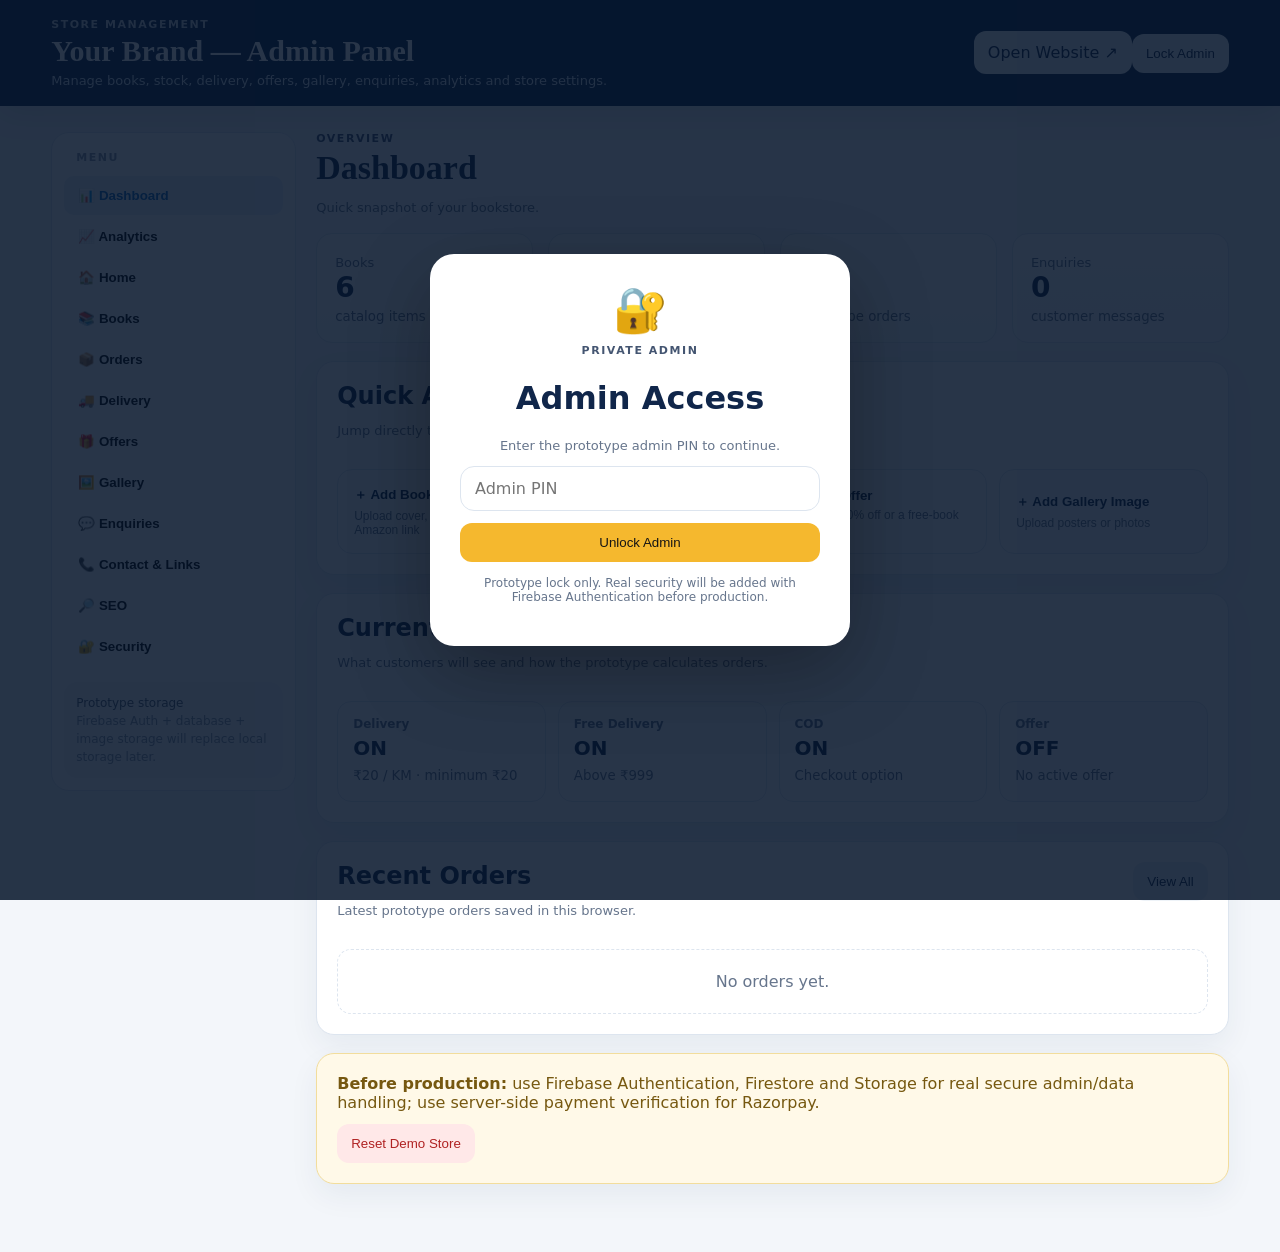
==== commit faf2a911: "Add files via upload" ====
--- a/admin.html
+++ b/admin.html
@@ -1,12 +1,13 @@
 <!doctype html>
 <html lang="en">
-<head><meta charset="utf-8"><meta name="viewport" content="width=device-width, initial-scale=1"><title>Admin Panel | Your Brand</title><link rel="stylesheet" href="styles.css"></head>
+<head><meta charset="utf-8"><meta name="viewport" content="width=device-width, initial-scale=1"><title>Admin Panel | Your Brand</title><meta name="robots" content="noindex,nofollow"><link rel="stylesheet" href="styles.css"></head>
 <body class="admin-shell">
-<header class="admin-top"><div class="container admin-topbar"><div><div class="admin-kicker">STORE MANAGEMENT</div><strong class="admin-title">Your Brand — Admin Panel</strong><div class="admin-subtitle">Manage books, stock, delivery, offers, gallery, enquiries and store links.</div></div><div class="admin-actions"><a class="btn btn-light" href="index.html">Open Website ↗</a></div></div></header>
+<div id="adminLock" class="admin-lock" aria-hidden="false"><div class="admin-lock-card"><div class="admin-lock-icon">🔐</div><div class="admin-eyebrow">PRIVATE ADMIN</div><h1>Admin Access</h1><p class="meta">Enter the prototype admin PIN to continue.</p><form id="adminLoginForm"><input id="adminPinInput" class="input" type="password" inputmode="numeric" autocomplete="current-password" placeholder="Admin PIN" required><button class="btn btn-gold" type="submit" style="width:100%;margin-top:12px">Unlock Admin</button></form><div id="adminLoginError" class="field-help danger-text" style="margin-top:10px"></div><p class="field-help" style="margin-top:14px">Prototype lock only. Real security will be added with Firebase Authentication before production.</p></div></div>
+<header class="admin-top"><div class="container admin-topbar"><div><div class="admin-kicker">STORE MANAGEMENT</div><strong class="admin-title">Your Brand — Admin Panel</strong><div class="admin-subtitle">Manage books, stock, delivery, offers, gallery, enquiries, analytics and store settings.</div></div><div class="admin-actions"><a class="btn btn-light" href="index.html">Open Website ↗</a><button class="btn btn-light" id="adminLogout" type="button">Lock Admin</button></div></div></header>
 <main class="container admin-layout">
 <aside class="admin-side">
 <div class="admin-side-label">MENU</div>
-<button class="active" data-target="dashboard">📊 Dashboard</button><button data-target="home">🏠 Home</button><button data-target="books">📚 Books</button><button data-target="orders">📦 Orders</button><button data-target="delivery">🚚 Delivery</button><button data-target="offers">🎁 Offers</button><button data-target="gallery">🖼️ Gallery</button><button data-target="enquiries">💬 Enquiries</button><button data-target="contact">📞 Contact & Links</button>
+<button class="active" data-target="dashboard">📊 Dashboard</button><button data-target="analytics">📈 Analytics</button><button data-target="home">🏠 Home</button><button data-target="books">📚 Books</button><button data-target="orders">📦 Orders</button><button data-target="delivery">🚚 Delivery</button><button data-target="offers">🎁 Offers</button><button data-target="gallery">🖼️ Gallery</button><button data-target="enquiries">💬 Enquiries</button><button data-target="contact">📞 Contact & Links</button><button data-target="seo">🔎 SEO</button><button data-target="security">🔐 Security</button>
 <div class="admin-side-note">Prototype storage<br><span>Firebase Auth + database + image storage will replace local storage later.</span></div>
 </aside>
 <section class="admin-main">
@@ -19,6 +20,8 @@
 <div class="admin-card"><div class="card-head"><div><h2>Current Store Rules</h2><p class="meta">What customers will see and how the prototype calculates orders.</p></div></div><div id="ruleSummary" class="rule-grid"></div></div>
 <div class="admin-card"><div class="card-head"><div><h2>Recent Orders</h2><p class="meta">Latest prototype orders saved in this browser.</p></div><button class="btn btn-light" data-quick="orders">View All</button></div><div id="recentOrders" class="mini-list"></div></div>
 </section>
+
+<section id="analytics" class="admin-section hidden"><div class="admin-card"><div class="card-head"><div><div class="admin-eyebrow">INSIGHTS</div><h1>Analytics</h1><p class="meta">Prototype analytics stored in this browser. This will become real cross-customer analytics later.</p></div><button class="btn btn-danger" id="clearAnalytics">Clear Analytics</button></div><div id="analyticsStats" class="admin-grid admin-stats"></div><div class="two-col" style="margin-top:18px"><div class="admin-card nested-card"><h2>Popular Pages</h2><div id="analyticsPages" class="mini-list"></div></div><div class="admin-card nested-card"><h2>Top Books Viewed</h2><div id="analyticsBooks" class="mini-list"></div></div></div></div></section>
 
 <section id="home" class="admin-section hidden"><div class="admin-card"><div class="card-head"><div><div class="admin-eyebrow">CONTENT</div><h1>Home</h1><p class="meta">Edit the public storefront heading and brand text.</p></div></div>
 <form id="settingsForm"><div class="row"><div class="field"><label>Brand Name</label><input id="s_brandName" class="input" name="brandName"></div><div class="field"><label>Tagline</label><input id="s_tagline" class="input" name="tagline"></div></div><div class="field"><label>Hero Title</label><input id="s_heroTitle" class="input" name="heroTitle"></div><div class="field"><label>Hero Text</label><textarea id="s_heroText" class="textarea" name="heroText" rows="3"></textarea></div><div class="field"><label>Support Text</label><textarea id="s_supportText" class="textarea" name="supportText" rows="2"></textarea></div><button class="btn btn-gold" type="submit">Save Home Content</button></form>
@@ -45,25 +48,27 @@
 <section id="delivery" class="admin-section hidden"><div class="admin-card"><div class="card-head"><div><div class="admin-eyebrow">SHIPPING</div><h1>Delivery & Shipping</h1><p class="meta">Simple delivery rules controlled from one place.</p></div></div><form id="deliveryForm">
 <div class="field"><label class="switch-line"><input id="deliveryEnabled" type="checkbox"><span><b>Delivery ON</b> — allow delivery charges on customer orders</span></label></div>
 <div class="row"><div class="field"><label>Delivery fee per 1 KM (₹)</label><input id="deliveryFeePerKm" class="input" type="number" min="0" step="0.01"></div><div class="field"><label>Minimum delivery fee (₹)</label><input id="deliveryMinimumFee" class="input" type="number" min="0" step="0.01"></div></div>
-<div class="field"><label class="switch-line"><input id="freeShippingEnabled" type="checkbox"><span>Enable free delivery above the threshold</span></label></div>
-<div class="field"><label>Free delivery threshold (₹)</label><input id="freeShippingThreshold" class="input" type="number" min="0" step="1"></div>
-<div class="notice">Prototype note: checkout currently accepts the delivery distance in KM. Later we can auto-calculate distance from the customer's address/pincode using a maps/location service.</div>
+<div class="field"><label class="switch-line"><input id="freeShippingEnabled" type="checkbox"><span>Enable free delivery above the threshold</span></label></div><div class="field"><label>Free delivery threshold (₹)</label><input id="freeShippingThreshold" class="input" type="number" min="0" step="1"></div>
+<div class="notice">Prototype note: checkout currently accepts delivery distance in KM. Later we can auto-calculate distance from the customer's address/pincode using a maps/location service.</div>
 <div class="form-actions" style="margin-top:14px"><button class="btn btn-gold" type="submit">Save Delivery Settings</button></div>
 </form></div></section>
 
 <section id="offers" class="admin-section hidden"><div class="admin-card"><div class="card-head"><div><div class="admin-eyebrow">PROMOTIONS</div><h1>Offers</h1><p class="meta">Select one simple automatic offer for customers.</p></div></div><form id="offersForm">
-<div class="field"><label class="switch-line"><input id="offerEnabled" type="checkbox"><span><b>Offer ON</b></span></label></div>
-<div class="field"><label>Offer Type</label><select id="offerType" class="select"><option value="none">No Offer</option><option value="percent10">10% OFF</option><option value="bogo500">Buy 1 Get 1</option><option value="any2get1">Buy Any 2, Get 1 Free</option></select></div>
+<div class="field"><label class="switch-line"><input id="offerEnabled" type="checkbox"><span><b>Offer ON</b></span></label></div><div class="field"><label>Offer Type</label><select id="offerType" class="select"><option value="none">No Offer</option><option value="percent10">10% OFF</option><option value="bogo500">Buy 1 Get 1</option><option value="any2get1">Buy Any 2, Get 1 Free</option></select></div>
 <div class="row"><div class="field"><label>Minimum purchase / qualifying price (₹)</label><input id="offerMinPurchase" class="input" type="number" min="0"></div><div class="field"><label>Free book max price for Buy 1 Get 1 (₹)</label><input id="bogoFreeMaxPrice" class="input" type="number" min="0"></div></div>
 <div class="row"><div class="field"><label>Offer title (storefront)</label><input id="offerTitle" class="input" placeholder="10% OFF on your order"></div><div class="field"><label>Offer text (storefront)</label><input id="offerText" class="input" placeholder="Automatic discount at checkout"></div></div>
-<div class="offer-explain"><b>How this prototype applies the offers:</b><br>10% OFF = 10% of eligible subtotal. Buy 1 Get 1 = when a qualifying book is in cart, the cheapest second book priced within the configured free-book limit is discounted. Buy Any 2, Get 1 Free = with 3 or more book units, the cheapest additional unit is free up to the higher price of the first two units.</div>
+<div class="offer-explain"><b>Offer logic:</b><br>10% OFF applies to subtotal once the minimum is reached. Buy 1 Get 1 gives the highest eligible second book within the configured free-book cap. Buy Any 2, Get 1 Free gives the highest eligible third book priced at or below the higher of the two paid books.</div>
 <button class="btn btn-gold" type="submit">Save Offer</button></form></div></section>
 
 <section id="gallery" class="admin-section hidden"><div class="admin-card"><div class="card-head"><div><div class="admin-eyebrow">MEDIA</div><h1>Gallery</h1><p class="meta">Upload any poster, book photo, event image or other store image.</p></div></div><form id="galleryForm"><div class="row"><div class="field"><label>Title *</label><input class="input" name="title" required></div><div class="field"><label>Caption</label><input class="input" name="caption"></div></div><div class="row"><div class="field"><label>Image URL</label><input id="galleryUrl" class="input" type="url" placeholder="https://..."></div><div class="field"><label>Upload Poster / Image</label><input id="galleryFile" class="input" type="file" accept="image/*"></div></div><input type="hidden" id="galleryData"><button class="btn btn-primary" type="submit">Add Gallery Image</button></form></div><div class="admin-card"><div class="card-head"><div><h2>Gallery Items</h2></div></div><div id="galleryAdminGrid" class="admin-gallery-grid"></div></div></section>
 
 <section id="enquiries" class="admin-section hidden"><div class="admin-card"><div class="card-head"><div><div class="admin-eyebrow">INBOX</div><h1>Enquiries</h1><p class="meta">Customer messages from the enquiry page.</p></div><button class="btn btn-danger" id="clearEnquiries">Clear All</button></div><div class="table-scroll"><table class="admin-table"><thead><tr><th>#</th><th>Name</th><th>Phone</th><th>Email</th><th>Message</th><th>Date</th><th>Action</th></tr></thead><tbody id="enquiriesTable"></tbody></table></div></div></section>
 
-<section id="contact" class="admin-section hidden"><div class="admin-card"><div class="card-head"><div><div class="admin-eyebrow">CONTACT</div><h1>Contact & Links</h1><p class="meta">Control the WhatsApp, call, location and support text used by customers.</p></div></div><form id="contactForm"><div class="row"><div class="field"><label>WhatsApp Number</label><input id="s_whatsapp" class="input" placeholder="919876543210"></div><div class="field"><label>Phone Number</label><input id="s_phone" class="input" placeholder="+91 98765 43210"></div></div><div class="row"><div class="field"><label>Location Text</label><input id="s_locationLabel" class="input" placeholder="Visit our store"></div><div class="field"><label>Google Maps Link</label><input id="s_locationUrl" class="input" placeholder="https://maps.google.com/..." type="url"></div></div><div class="field"><label>Enquiry / Support Text</label><textarea id="s_supportText2" class="textarea" rows="4"></textarea></div><button class="btn btn-gold" type="submit">Save Contact Settings</button></form></div></section>
+<section id="contact" class="admin-section hidden"><div class="admin-card"><div class="card-head"><div><div class="admin-eyebrow">CONTACT</div><h1>Contact & Links</h1><p class="meta">Control WhatsApp, call, location and support text used by customers.</p></div></div><form id="contactForm"><div class="row"><div class="field"><label>WhatsApp Number</label><input id="s_whatsapp" class="input" placeholder="919876543210"></div><div class="field"><label>Phone Number</label><input id="s_phone" class="input" placeholder="+91 98765 43210"></div></div><div class="row"><div class="field"><label>Location Label</label><input id="s_locationLabel" class="input" placeholder="Our Store Location"></div><div class="field"><label>Google Maps Link</label><input id="s_locationUrl" class="input" placeholder="https://maps.google.com/..." type="url"></div></div><div class="field"><label>Full Address / Location Text</label><textarea id="s_address" class="textarea" rows="3" placeholder="Full store address"></textarea></div><div class="field"><label>Enquiry / Support Text</label><textarea id="s_supportText2" class="textarea" rows="4"></textarea></div><button class="btn btn-gold" type="submit">Save Contact Settings</button></form></div></section>
 
-<div class="admin-card admin-warning"><strong>Before production:</strong> this is still a prototype admin using local browser storage. Firebase Authentication, Firestore and Storage should be added before accepting real orders. <div class="form-actions" style="margin-top:12px"><button class="btn btn-danger" id="resetStore">Reset Demo Store</button></div></div>
+<section id="seo" class="admin-section hidden"><div class="admin-card"><div class="card-head"><div><div class="admin-eyebrow">SEARCH VISIBILITY</div><h1>SEO</h1><p class="meta">Set the page title and description used by the storefront. Final sitemap/domain setup will be done after the custom domain is chosen.</p></div></div><form id="seoForm"><div class="field"><label>SEO Title</label><input id="seoTitle" class="input"></div><div class="field"><label>Meta Description</label><textarea id="seoDescription" class="textarea" rows="3"></textarea></div><div class="field"><label>Keywords</label><input id="seoKeywords" class="input"></div><div class="field"><label>Social Share Image URL</label><input id="seoImage" class="input" type="url" placeholder="https://..."></div><div class="notice">SEO values are applied to customer pages by the frontend. Once the domain is finalized, we can add an absolute sitemap and search-console setup.</div><button class="btn btn-gold" type="submit">Save SEO Settings</button></form></div></section>
+
+<section id="security" class="admin-section hidden"><div class="admin-card"><div class="card-head"><div><div class="admin-eyebrow">ACCESS CONTROL</div><h1>Security</h1><p class="meta">Manage the prototype admin lock and production handover notes.</p></div></div><form id="securityForm"><div class="field"><label>New Admin PIN</label><input id="newAdminPin" class="input" type="password" inputmode="numeric" minlength="4" maxlength="12" placeholder="At least 4 digits"></div><div class="field"><label class="switch-line"><input id="codEnabled" type="checkbox"><span><b>Cash on Delivery ON</b> — show COD on checkout</span></label></div><div class="notice">This PIN is only a prototype browser-side gate. Anyone with access to the public frontend source can inspect it. Before accepting real payments/orders, replace this with Firebase Authentication and server-side authorization.</div><div class="form-actions"><button class="btn btn-gold" type="submit">Save Security Settings</button></div></form></div></section>
+
+<div class="admin-card admin-warning"><strong>Before production:</strong> use Firebase Authentication, Firestore and Storage for real secure admin/data handling; use server-side payment verification for Razorpay. <div class="form-actions" style="margin-top:12px"><button class="btn btn-danger" id="resetStore">Reset Demo Store</button></div></div>
 </section></main><div class="toast"></div><script src="data.js"></script><script src="admin.js"></script></body></html>
--- a/styles.css
+++ b/styles.css
@@ -19,3 +19,11 @@
 @media(max-width:900px){.rule-grid{grid-template-columns:repeat(2,1fr)}}
 @media(max-width:760px){.offer-banner{align-items:flex-start;flex-direction:column}.rule-grid{grid-template-columns:1fr 1fr}}
 @media(max-width:520px){.rule-grid{grid-template-columns:1fr}}
+
+/* V5 additions */
+.hidden{display:none!important}
+.admin-lock{position:fixed;inset:0;background:rgba(5,20,42,.86);display:grid;place-items:center;z-index:9999;padding:20px}
+.admin-lock-card{width:min(420px,100%);background:#fff;border-radius:24px;padding:30px;box-shadow:0 25px 80px rgba(0,0,0,.3);text-align:center}
+.admin-lock-icon{font-size:44px;margin-bottom:8px}.danger-text{color:#c62828}.nested-card{box-shadow:none;border:1px solid rgba(15,40,75,.08)}
+.order-status{padding:8px 10px}.modal-backdrop{position:fixed;inset:0;background:rgba(8,24,50,.62);z-index:5000;display:grid;place-items:center;padding:20px}.modal-card{width:min(920px,100%);max-height:90vh;overflow:auto;background:#fff;border-radius:24px;padding:24px;position:relative;box-shadow:0 30px 90px rgba(0,0,0,.32)}.modal-close{position:absolute;right:14px;top:12px;border:0;background:#eef3fa;width:38px;height:38px;border-radius:50%;font-size:26px;cursor:pointer}.modal-grid{display:grid;grid-template-columns:minmax(220px,320px) 1fr;gap:26px;align-items:start}.modal-cover{min-height:320px;border-radius:18px;overflow:hidden;background:#eef3fa;display:grid;place-items:center}.modal-cover img{width:100%;height:auto;max-height:500px;object-fit:contain}.modal-cover .cover-fallback{font-size:26px;font-weight:700;padding:30px;text-align:center}.location-text{white-space:pre-line}
+@media(max-width:800px){.modal-grid{grid-template-columns:1fr}.modal-cover{min-height:240px}.admin-topbar{flex-wrap:wrap}.admin-actions{width:100%}.admin-actions .btn{flex:1}.admin-side{position:static;display:flex;overflow:auto;gap:8px}.admin-side button{white-space:nowrap}.admin-layout{display:block}.admin-main{margin-top:16px}}
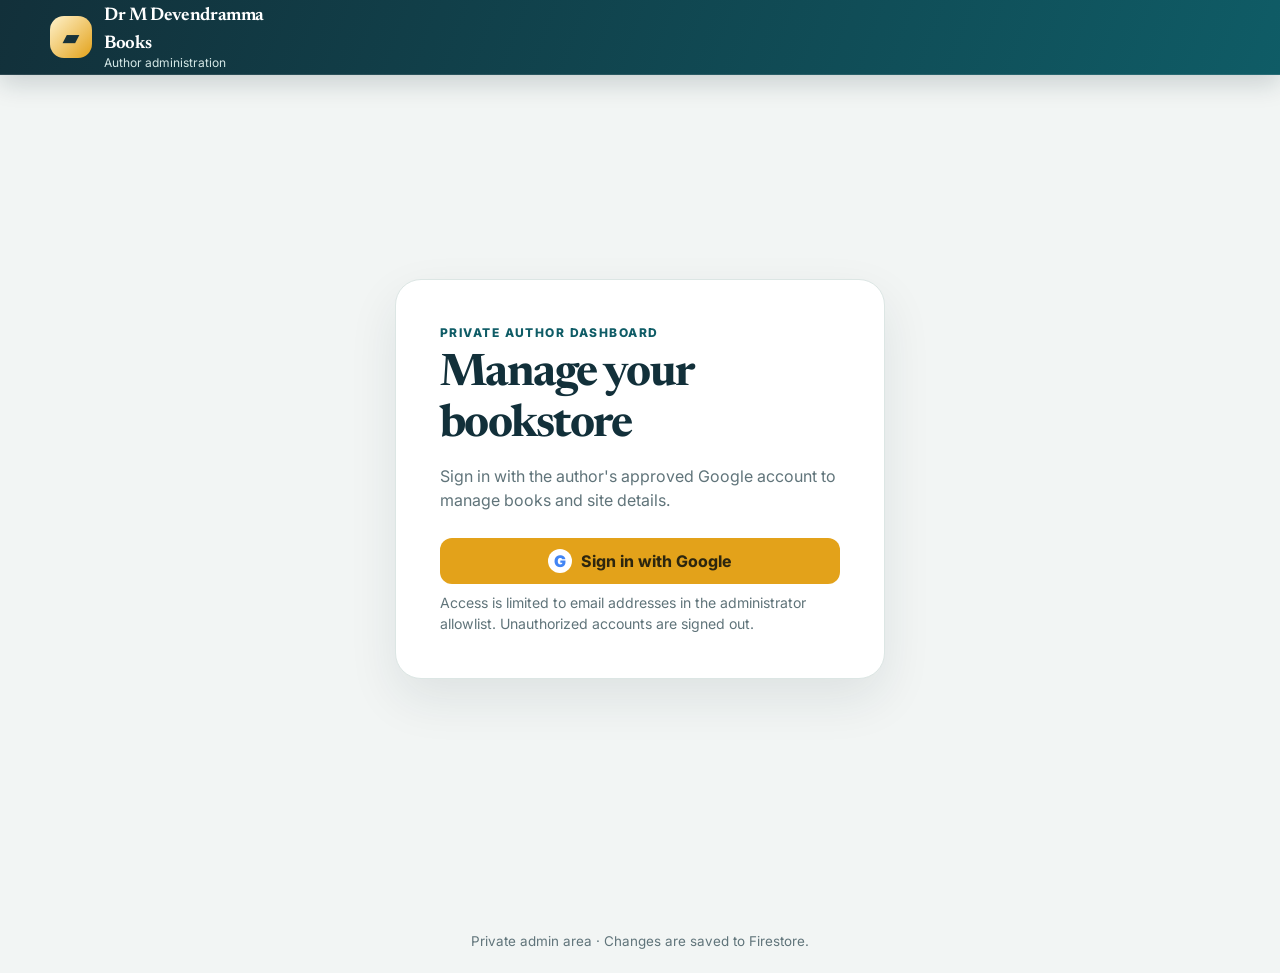
==== commit 3e9acadd: "Replace prototype PIN admin with Google sign-in dashboard shell" ====
--- a/admin.html
+++ b/admin.html
@@ -1,74 +1,111 @@
 <!doctype html>
 <html lang="en">
-<head><meta charset="utf-8"><meta name="viewport" content="width=device-width, initial-scale=1"><title>Admin Panel | Your Brand</title><meta name="robots" content="noindex,nofollow"><link rel="stylesheet" href="styles.css"></head>
-<body class="admin-shell">
-<div id="adminLock" class="admin-lock" aria-hidden="false"><div class="admin-lock-card"><div class="admin-lock-icon">🔐</div><div class="admin-eyebrow">PRIVATE ADMIN</div><h1>Admin Access</h1><p class="meta">Enter the prototype admin PIN to continue.</p><form id="adminLoginForm"><input id="adminPinInput" class="input" type="password" inputmode="numeric" autocomplete="current-password" placeholder="Admin PIN" required><button class="btn btn-gold" type="submit" style="width:100%;margin-top:12px">Unlock Admin</button></form><div id="adminLoginError" class="field-help danger-text" style="margin-top:10px"></div><p class="field-help" style="margin-top:14px">Prototype lock only. Real security will be added with Firebase Authentication before production.</p></div></div>
-<header class="admin-top"><div class="container admin-topbar"><div><div class="admin-kicker">STORE MANAGEMENT</div><strong class="admin-title">Your Brand — Admin Panel</strong><div class="admin-subtitle">Manage books, stock, delivery, offers, gallery, enquiries, analytics and store settings.</div></div><div class="admin-actions"><a class="btn btn-light" href="index.html">Open Website ↗</a><button class="btn btn-light" id="adminLogout" type="button">Lock Admin</button></div></div></header>
-<main class="container admin-layout">
-<aside class="admin-side">
-<div class="admin-side-label">MENU</div>
-<button class="active" data-target="dashboard">📊 Dashboard</button><button data-target="analytics">📈 Analytics</button><button data-target="home">🏠 Home</button><button data-target="books">📚 Books</button><button data-target="orders">📦 Orders</button><button data-target="delivery">🚚 Delivery</button><button data-target="offers">🎁 Offers</button><button data-target="gallery">🖼️ Gallery</button><button data-target="enquiries">💬 Enquiries</button><button data-target="contact">📞 Contact & Links</button><button data-target="seo">🔎 SEO</button><button data-target="security">🔐 Security</button>
-<div class="admin-side-note">Prototype storage<br><span>Firebase Auth + database + image storage will replace local storage later.</span></div>
-</aside>
-<section class="admin-main">
-<section id="dashboard" class="admin-section">
-<div class="admin-section-head"><div><div class="admin-eyebrow">OVERVIEW</div><h1>Dashboard</h1><p class="meta">Quick snapshot of your bookstore.</p></div></div>
-<div id="dashStats" class="admin-grid admin-stats"></div>
-<div class="admin-card"><div class="card-head"><div><h2>Quick Actions</h2><p class="meta">Jump directly to common tasks.</p></div></div><div class="quick-actions">
-<button class="quick-action" data-quick="books"><b>＋ Add Book</b><span>Upload cover, stock and Amazon link</span></button><button class="quick-action" data-quick="delivery"><b>⚙ Delivery</b><span>Turn delivery on/off and set per-km fee</span></button><button class="quick-action" data-quick="offers"><b>🎁 Set Offer</b><span>Choose 10% off or a free-book offer</span></button><button class="quick-action" data-quick="gallery"><b>＋ Add Gallery Image</b><span>Upload posters or photos</span></button>
-</div></div>
-<div class="admin-card"><div class="card-head"><div><h2>Current Store Rules</h2><p class="meta">What customers will see and how the prototype calculates orders.</p></div></div><div id="ruleSummary" class="rule-grid"></div></div>
-<div class="admin-card"><div class="card-head"><div><h2>Recent Orders</h2><p class="meta">Latest prototype orders saved in this browser.</p></div><button class="btn btn-light" data-quick="orders">View All</button></div><div id="recentOrders" class="mini-list"></div></div>
-</section>
+<head>
+  <meta charset="utf-8">
+  <meta name="viewport" content="width=device-width, initial-scale=1">
+  <meta name="robots" content="noindex,nofollow">
+  <meta name="theme-color" content="#0f5c66">
+  <title>Author Admin | Dr M Devendramma Books</title>
+  <link rel="preconnect" href="https://fonts.googleapis.com">
+  <link rel="preconnect" href="https://fonts.gstatic.com" crossorigin>
+  <link href="https://fonts.googleapis.com/css2?family=Inter:wght@400;500;600;700;800&family=Newsreader:wght@400;500;600;700&family=Noto+Sans+Telugu:wght@400;500;600;700&display=swap" rel="stylesheet">
+  <link rel="stylesheet" href="css/styles.css">
+  <script type="module" src="js/admin.js"></script>
+</head>
+<body>
+  <header class="admin-header">
+    <div class="header-inner">
+      <a class="brand" href="index.html" aria-label="Dr M Devendramma Books">
+        <span class="brand-mark" aria-hidden="true">▰</span>
+        <span><span class="brand-title">Dr M Devendramma Books</span><span class="brand-subtitle">Author administration</span></span>
+      </a>
+      <div class="header-actions">
+        <span id="signedInEmail" class="header-email"></span>
+        <button id="signOutButton" class="btn btn-outline btn-small" type="button" hidden>Sign out</button>
+      </div>
+    </div>
+  </header>
 
-<section id="analytics" class="admin-section hidden"><div class="admin-card"><div class="card-head"><div><div class="admin-eyebrow">INSIGHTS</div><h1>Analytics</h1><p class="meta">Prototype analytics stored in this browser. This will become real cross-customer analytics later.</p></div><button class="btn btn-danger" id="clearAnalytics">Clear Analytics</button></div><div id="analyticsStats" class="admin-grid admin-stats"></div><div class="two-col" style="margin-top:18px"><div class="admin-card nested-card"><h2>Popular Pages</h2><div id="analyticsPages" class="mini-list"></div></div><div class="admin-card nested-card"><h2>Top Books Viewed</h2><div id="analyticsBooks" class="mini-list"></div></div></div></div></section>
+  <main class="admin-main">
+    <section id="signInView" class="auth-layout" aria-labelledby="signInTitle">
+      <div class="auth-card">
+        <p class="eyebrow">Private author dashboard</p>
+        <h1 id="signInTitle">Manage your bookstore</h1>
+        <p class="muted">Sign in with the author's approved Google account to manage books and site details.</p>
+        <button id="googleSignInButton" class="btn btn-gold sign-in-button" type="button"><span class="google-g" aria-hidden="true">G</span>Sign in with Google</button>
+        <div id="authStatus" class="status-box" role="status" aria-live="polite" hidden></div>
+        <p class="help-text">Access is limited to email addresses in the administrator allowlist. Unauthorized accounts are signed out.</p>
+      </div>
+    </section>
 
-<section id="home" class="admin-section hidden"><div class="admin-card"><div class="card-head"><div><div class="admin-eyebrow">CONTENT</div><h1>Home</h1><p class="meta">Edit the public storefront heading and brand text.</p></div></div>
-<form id="settingsForm"><div class="row"><div class="field"><label>Brand Name</label><input id="s_brandName" class="input" name="brandName"></div><div class="field"><label>Tagline</label><input id="s_tagline" class="input" name="tagline"></div></div><div class="field"><label>Hero Title</label><input id="s_heroTitle" class="input" name="heroTitle"></div><div class="field"><label>Hero Text</label><textarea id="s_heroText" class="textarea" name="heroText" rows="3"></textarea></div><div class="field"><label>Support Text</label><textarea id="s_supportText" class="textarea" name="supportText" rows="2"></textarea></div><button class="btn btn-gold" type="submit">Save Home Content</button></form>
-</div></section>
+    <section id="dashboardView" hidden aria-labelledby="dashboardTitle">
+      <div class="dashboard-heading">
+        <div><p class="eyebrow">Author workspace</p><h1 id="dashboardTitle">Bookstore dashboard</h1><p class="muted">Manage the catalogue and the public author profile.</p></div>
+        <button id="refreshButton" class="btn btn-outline" type="button">Refresh data</button>
+      </div>
 
-<section id="books" class="admin-section hidden"><div class="admin-card"><div class="card-head"><div><div class="admin-eyebrow">CATALOG</div><h1>Books</h1><p class="meta">Add or edit printed books, stock status and the Amazon purchase link.</p></div><button class="btn btn-light" id="newBook">＋ New Book</button></div>
-<form id="bookForm"><input type="hidden" id="bookId"><input type="hidden" id="bookCoverData">
-<div class="row"><div class="field"><label>Book Title *</label><input class="input" id="bookTitle" required></div><div class="field"><label>Author</label><input class="input" id="bookAuthor"></div></div>
-<div class="row"><div class="field"><label>Price ₹</label><input class="input" id="bookPrice" type="number" min="0"></div><div class="field"><label>Format</label><select class="select" id="bookFormat"><option>Paperback</option><option>Hardcover</option></select></div></div>
-<div class="row"><div class="field"><label>Category</label><input class="input" id="bookCategory" placeholder="Self Help, Education, Fiction..."></div><div class="field"><label>Stock / Copies Available</label><input class="input" id="bookStock" type="number" min="0" value="0"></div></div>
-<div class="row"><div class="field"><label>Rating</label><input class="input" id="bookRating" type="number" step="0.1" min="0" max="5"></div><div class="field"><label>Reviews</label><input class="input" id="bookReviews" type="number" min="0"></div></div>
-<div class="field"><label>Amazon Book Link</label><input class="input" id="bookAmazonUrl" type="url" placeholder="https://www.amazon.in/..."/><div class="field-help">When saved, the storefront will show a <b>Buy on Amazon ↗</b> button for this book.</div></div>
-<div class="row"><div class="field"><label>Cover Image URL</label><input class="input" id="bookCoverUrl" type="url" placeholder="https://..."></div><div class="field"><label>Upload Cover</label><input id="bookCoverFile" class="input" type="file" accept="image/*"></div></div>
-<div class="field"><label>Book Status</label><label class="switch-line"><input id="bookActive" type="checkbox" checked><span>Visible on website</span></label></div>
-<div id="bookPreview" class="preview-box"></div>
-<div class="field"><label>Description</label><textarea class="textarea" id="bookDescription" rows="4" placeholder="Short description shown on the store."></textarea></div>
-<div class="form-actions"><button class="btn btn-primary" type="submit">Save Book</button><button class="btn btn-light" type="button" id="cancelBook">Cancel</button></div>
-</form></div>
-<div class="admin-card"><div class="card-head"><div><h2>Book Catalog</h2><p class="meta">Inventory, stock status and Amazon links.</p></div><div class="table-tools"><input id="bookAdminSearch" class="input" placeholder="Search books..."></div></div><div class="table-scroll"><table class="admin-table"><thead><tr><th>Book</th><th>Price</th><th>Stock</th><th>Status</th><th>Amazon</th><th>Actions</th></tr></thead><tbody id="booksTable"></tbody></table></div></div>
-</section>
+      <div class="tabs" role="tablist" aria-label="Admin sections">
+        <button class="tab-button" type="button" role="tab" id="booksTab" data-tab="booksPanel" aria-controls="booksPanel" aria-selected="true">Books</button>
+        <button class="tab-button" type="button" role="tab" id="settingsTab" data-tab="settingsPanel" aria-controls="settingsPanel" aria-selected="false">Settings</button>
+      </div>
 
-<section id="orders" class="admin-section hidden"><div class="admin-card"><div class="card-head"><div><div class="admin-eyebrow">SALES</div><h1>Orders</h1><p class="meta">Prototype orders recorded after mock checkout.</p></div><button class="btn btn-danger" id="clearOrders">Clear Orders</button></div><div class="table-scroll"><table class="admin-table"><thead><tr><th>Order ID</th><th>Date</th><th>Customer</th><th>Phone</th><th>Items</th><th>Total</th><th>Status</th></tr></thead><tbody id="ordersTable"></tbody></table></div></div></section>
+      <section id="booksPanel" class="panel" role="tabpanel" aria-labelledby="booksTab">
+        <div class="panel-head"><div><h2>Books</h2><p class="muted small">Add printed editions, manage availability and change the display order.</p></div><button id="addBookButton" class="btn btn-primary" type="button">＋ Add book</button></div>
+        <div id="booksStatus" class="status-box" role="status" aria-live="polite" hidden></div>
+        <div id="booksList" class="book-list" aria-live="polite"></div>
 
-<section id="delivery" class="admin-section hidden"><div class="admin-card"><div class="card-head"><div><div class="admin-eyebrow">SHIPPING</div><h1>Delivery & Shipping</h1><p class="meta">Simple delivery rules controlled from one place.</p></div></div><form id="deliveryForm">
-<div class="field"><label class="switch-line"><input id="deliveryEnabled" type="checkbox"><span><b>Delivery ON</b> — allow delivery charges on customer orders</span></label></div>
-<div class="row"><div class="field"><label>Delivery fee per 1 KM (₹)</label><input id="deliveryFeePerKm" class="input" type="number" min="0" step="0.01"></div><div class="field"><label>Minimum delivery fee (₹)</label><input id="deliveryMinimumFee" class="input" type="number" min="0" step="0.01"></div></div>
-<div class="field"><label class="switch-line"><input id="freeShippingEnabled" type="checkbox"><span>Enable free delivery above the threshold</span></label></div><div class="field"><label>Free delivery threshold (₹)</label><input id="freeShippingThreshold" class="input" type="number" min="0" step="1"></div>
-<div class="notice">Prototype note: checkout currently accepts delivery distance in KM. Later we can auto-calculate distance from the customer's address/pincode using a maps/location service.</div>
-<div class="form-actions" style="margin-top:14px"><button class="btn btn-gold" type="submit">Save Delivery Settings</button></div>
-</form></div></section>
+        <section id="bookEditor" class="panel form-panel" hidden aria-labelledby="bookEditorTitle">
+          <div class="panel-head"><div><h3 id="bookEditorTitle">Add a book</h3><p class="muted small">Fields marked * are required.</p></div></div>
+          <form id="bookForm" novalidate>
+            <input type="hidden" id="bookId">
+            <div class="form-grid">
+              <div class="field"><label for="bookTitle">Book title *</label><input id="bookTitle" name="title" type="text" maxlength="180" required autocomplete="off"></div>
+              <div class="field"><label for="bookAuthor">Author *</label><input id="bookAuthor" name="author" type="text" maxlength="120" required autocomplete="off"></div>
+              <div class="field"><label for="bookPrice">Price (INR, whole rupees) *</label><input id="bookPrice" name="price" type="number" min="1" step="1" inputmode="numeric" required></div>
+              <div class="field"><label for="bookCategory">Category</label><input id="bookCategory" name="category" type="text" maxlength="80" autocomplete="off"></div>
+              <div class="field full"><label for="bookDescription">Description</label><textarea id="bookDescription" name="description" maxlength="5000" rows="5"></textarea></div>
+              <div class="field full"><label for="bookAmazonUrl">Amazon book URL (optional)</label><input id="bookAmazonUrl" name="amazonUrl" type="url" inputmode="url" placeholder="https://www.amazon.in/..." autocomplete="url"></div>
+              <div class="field">
+                <label for="bookCoverFile">Cover image *</label><input id="bookCoverFile" name="coverFile" type="file" accept="image/jpeg,image/png,image/webp">
+                <p class="help-text">JPG, PNG or WebP. Resized to a maximum width of 600 px and compressed for Firestore.</p>
+                <div id="coverPreviewWrap" class="preview-row" aria-label="Cover preview"></div>
+              </div>
+              <div class="field">
+                <label for="bookPagesFiles">Sample pages (3–6 images)</label><input id="bookPagesFiles" name="samplePages" type="file" accept="image/jpeg,image/png,image/webp" multiple>
+                <p class="help-text">Select 3 to 6 pages when adding a book. Choosing new pages while editing replaces the existing samples.</p>
+                <div id="pagePreviewWrap" class="preview-row" aria-label="Sample page previews"></div><p id="existingPagesHelp" class="help-text"></p>
+              </div>
+              <div class="field"><label for="bookSortOrder">Display order</label><input id="bookSortOrder" name="sortOrder" type="number" step="1" value="0" inputmode="numeric"></div>
+              <div class="field"><span class="field-label">Availability and visibility</span><label class="checkbox-line"><input id="bookInStock" type="checkbox" checked> In stock</label><label class="checkbox-line"><input id="bookVisible" type="checkbox" checked> Visible on website</label></div>
+            </div>
+            <div id="bookUploadStatus" class="status-box upload-status" role="status" aria-live="polite" hidden></div>
+            <progress id="bookUploadProgress" value="0" max="100" hidden aria-label="Image processing progress"></progress>
+            <p id="bookFormError" class="form-error" role="alert"></p>
+            <div class="form-actions"><button id="saveBookButton" class="btn btn-primary" type="submit">Save book</button><button id="cancelBookButton" class="btn btn-outline" type="button">Cancel</button></div>
+          </form>
+        </section>
+      </section>
 
-<section id="offers" class="admin-section hidden"><div class="admin-card"><div class="card-head"><div><div class="admin-eyebrow">PROMOTIONS</div><h1>Offers</h1><p class="meta">Select one simple automatic offer for customers.</p></div></div><form id="offersForm">
-<div class="field"><label class="switch-line"><input id="offerEnabled" type="checkbox"><span><b>Offer ON</b></span></label></div><div class="field"><label>Offer Type</label><select id="offerType" class="select"><option value="none">No Offer</option><option value="percent10">10% OFF</option><option value="bogo500">Buy 1 Get 1</option><option value="any2get1">Buy Any 2, Get 1 Free</option></select></div>
-<div class="row"><div class="field"><label>Minimum purchase / qualifying price (₹)</label><input id="offerMinPurchase" class="input" type="number" min="0"></div><div class="field"><label>Free book max price for Buy 1 Get 1 (₹)</label><input id="bogoFreeMaxPrice" class="input" type="number" min="0"></div></div>
-<div class="row"><div class="field"><label>Offer title (storefront)</label><input id="offerTitle" class="input" placeholder="10% OFF on your order"></div><div class="field"><label>Offer text (storefront)</label><input id="offerText" class="input" placeholder="Automatic discount at checkout"></div></div>
-<div class="offer-explain"><b>Offer logic:</b><br>10% OFF applies to subtotal once the minimum is reached. Buy 1 Get 1 gives the highest eligible second book within the configured free-book cap. Buy Any 2, Get 1 Free gives the highest eligible third book priced at or below the higher of the two paid books.</div>
-<button class="btn btn-gold" type="submit">Save Offer</button></form></div></section>
-
-<section id="gallery" class="admin-section hidden"><div class="admin-card"><div class="card-head"><div><div class="admin-eyebrow">MEDIA</div><h1>Gallery</h1><p class="meta">Upload any poster, book photo, event image or other store image.</p></div></div><form id="galleryForm"><div class="row"><div class="field"><label>Title *</label><input class="input" name="title" required></div><div class="field"><label>Caption</label><input class="input" name="caption"></div></div><div class="row"><div class="field"><label>Image URL</label><input id="galleryUrl" class="input" type="url" placeholder="https://..."></div><div class="field"><label>Upload Poster / Image</label><input id="galleryFile" class="input" type="file" accept="image/*"></div></div><input type="hidden" id="galleryData"><button class="btn btn-primary" type="submit">Add Gallery Image</button></form></div><div class="admin-card"><div class="card-head"><div><h2>Gallery Items</h2></div></div><div id="galleryAdminGrid" class="admin-gallery-grid"></div></div></section>
-
-<section id="enquiries" class="admin-section hidden"><div class="admin-card"><div class="card-head"><div><div class="admin-eyebrow">INBOX</div><h1>Enquiries</h1><p class="meta">Customer messages from the enquiry page.</p></div><button class="btn btn-danger" id="clearEnquiries">Clear All</button></div><div class="table-scroll"><table class="admin-table"><thead><tr><th>#</th><th>Name</th><th>Phone</th><th>Email</th><th>Message</th><th>Date</th><th>Action</th></tr></thead><tbody id="enquiriesTable"></tbody></table></div></div></section>
-
-<section id="contact" class="admin-section hidden"><div class="admin-card"><div class="card-head"><div><div class="admin-eyebrow">CONTACT</div><h1>Contact & Links</h1><p class="meta">Control WhatsApp, call, location and support text used by customers.</p></div></div><form id="contactForm"><div class="row"><div class="field"><label>WhatsApp Number</label><input id="s_whatsapp" class="input" placeholder="919876543210"></div><div class="field"><label>Phone Number</label><input id="s_phone" class="input" placeholder="+91 98765 43210"></div></div><div class="row"><div class="field"><label>Location Label</label><input id="s_locationLabel" class="input" placeholder="Our Store Location"></div><div class="field"><label>Google Maps Link</label><input id="s_locationUrl" class="input" placeholder="https://maps.google.com/..." type="url"></div></div><div class="field"><label>Full Address / Location Text</label><textarea id="s_address" class="textarea" rows="3" placeholder="Full store address"></textarea></div><div class="field"><label>Enquiry / Support Text</label><textarea id="s_supportText2" class="textarea" rows="4"></textarea></div><button class="btn btn-gold" type="submit">Save Contact Settings</button></form></div></section>
-
-<section id="seo" class="admin-section hidden"><div class="admin-card"><div class="card-head"><div><div class="admin-eyebrow">SEARCH VISIBILITY</div><h1>SEO</h1><p class="meta">Set the page title and description used by the storefront. Final sitemap/domain setup will be done after the custom domain is chosen.</p></div></div><form id="seoForm"><div class="field"><label>SEO Title</label><input id="seoTitle" class="input"></div><div class="field"><label>Meta Description</label><textarea id="seoDescription" class="textarea" rows="3"></textarea></div><div class="field"><label>Keywords</label><input id="seoKeywords" class="input"></div><div class="field"><label>Social Share Image URL</label><input id="seoImage" class="input" type="url" placeholder="https://..."></div><div class="notice">SEO values are applied to customer pages by the frontend. Once the domain is finalized, we can add an absolute sitemap and search-console setup.</div><button class="btn btn-gold" type="submit">Save SEO Settings</button></form></div></section>
-
-<section id="security" class="admin-section hidden"><div class="admin-card"><div class="card-head"><div><div class="admin-eyebrow">ACCESS CONTROL</div><h1>Security</h1><p class="meta">Manage the prototype admin lock and production handover notes.</p></div></div><form id="securityForm"><div class="field"><label>New Admin PIN</label><input id="newAdminPin" class="input" type="password" inputmode="numeric" minlength="4" maxlength="12" placeholder="At least 4 digits"></div><div class="field"><label class="switch-line"><input id="codEnabled" type="checkbox"><span><b>Cash on Delivery ON</b> — show COD on checkout</span></label></div><div class="notice">This PIN is only a prototype browser-side gate. Anyone with access to the public frontend source can inspect it. Before accepting real payments/orders, replace this with Firebase Authentication and server-side authorization.</div><div class="form-actions"><button class="btn btn-gold" type="submit">Save Security Settings</button></div></form></div></section>
-
-<div class="admin-card admin-warning"><strong>Before production:</strong> use Firebase Authentication, Firestore and Storage for real secure admin/data handling; use server-side payment verification for Razorpay. <div class="form-actions" style="margin-top:12px"><button class="btn btn-danger" id="resetStore">Reset Demo Store</button></div></div>
-</section></main><div class="toast"></div><script src="data.js"></script><script src="admin.js"></script></body></html>
+      <section id="settingsPanel" class="panel" role="tabpanel" aria-labelledby="settingsTab" hidden>
+        <div class="panel-head"><div><h2>Site settings</h2><p class="muted small">Public author profile and order contact details are stored in settings/site.</p></div></div>
+        <div id="settingsStatus" class="status-box" role="status" aria-live="polite" hidden></div>
+        <form id="settingsForm" novalidate>
+          <div class="form-grid">
+            <div class="field"><label for="authorName">Author name *</label><input id="authorName" name="authorName" type="text" maxlength="160" required></div>
+            <div class="field"><label for="tagline">Tagline</label><input id="tagline" name="tagline" type="text" maxlength="240"></div>
+            <div class="field full"><label for="authorBio">Biography</label><textarea id="authorBio" name="bio" maxlength="8000" rows="6"></textarea></div>
+            <div class="field full"><label for="authorPhotoFile">Author photo (optional)</label><input id="authorPhotoFile" name="authorPhoto" type="file" accept="image/jpeg,image/png,image/webp"><p class="help-text">Photo is resized and compressed in the browser; no Firebase Storage is used.</p><div id="authorPhotoPreviewWrap" class="preview-row" aria-label="Author photo preview"></div></div>
+            <div class="field"><label for="whatsappNumber">WhatsApp number (country code + digits, no symbols) *</label><input id="whatsappNumber" name="whatsappNumber" type="tel" inputmode="numeric" pattern="[0-9]{10,15}" minlength="10" maxlength="15" placeholder="919876543210" required><p class="help-text">Digits only, including the country code. Do not enter +, spaces or hyphens.</p></div>
+            <div class="field"><label for="phone">Phone (optional)</label><input id="phone" name="phone" type="tel" autocomplete="tel"></div>
+            <div class="field"><label for="upiId">UPI ID (optional until orders use UPI)</label><input id="upiId" name="upiId" type="text" maxlength="180" autocomplete="off"></div>
+            <div class="field"><label for="upiName">UPI payee name (optional)</label><input id="upiName" name="upiName" type="text" maxlength="160" autocomplete="name"></div>
+          </div>
+          <p id="settingsFormError" class="form-error" role="alert"></p>
+          <div class="form-actions"><button id="saveSettingsButton" class="btn btn-primary" type="submit">Save settings</button></div>
+        </form>
+      </section>
+    </section>
+  </main>
+  <footer class="site-footer">Private admin area · Changes are saved to Firestore.</footer>
+</body>
+</html>
--- a/css/styles.css
+++ b/css/styles.css
@@ -0,0 +1,177 @@
+:root {
+  color-scheme: light dark;
+  --teal: #0f5c66;
+  --teal-deep: #0b454d;
+  --gold: #e3a21a;
+  --ink: #12303a;
+  --muted: #60747a;
+  --page: #f2f5f4;
+  --surface: #ffffff;
+  --surface-soft: #f7faf9;
+  --line: #dce6e4;
+  --danger: #b42318;
+  --success: #18734a;
+  --focus: #0f7b88;
+  --radius: 18px;
+  --shadow: 0 20px 50px rgba(18, 48, 58, .09);
+}
+* { box-sizing: border-box; }
+html { min-width: 320px; background: var(--page); }
+body {
+  margin: 0;
+  color: var(--ink);
+  background: var(--page);
+  font-family: Inter, "Noto Sans Telugu", system-ui, -apple-system, BlinkMacSystemFont, "Segoe UI", sans-serif;
+  line-height: 1.5;
+  -webkit-font-smoothing: antialiased;
+}
+button, input, textarea, select { font: inherit; }
+button, input, textarea, select, a { -webkit-tap-highlight-color: transparent; }
+button { cursor: pointer; }
+button:disabled { cursor: not-allowed; opacity: .55; }
+a { color: var(--teal); }
+:focus-visible { outline: 3px solid var(--focus); outline-offset: 3px; }
+[hidden] { display: none !important; }
+.admin-header {
+  position: sticky; top: 0; z-index: 10;
+  border-bottom: 1px solid rgba(255,255,255,.11);
+  color: #fff;
+  background: linear-gradient(110deg, #12303a, #0f5c66);
+  box-shadow: 0 8px 26px rgba(12,39,45,.18);
+}
+.header-inner {
+  width: min(1180px, calc(100% - 32px)); min-height: 74px; margin: auto;
+  display: flex; align-items: center; justify-content: space-between; gap: 18px;
+}
+.brand { display: flex; align-items: center; gap: 12px; color: white; text-decoration: none; min-width: 0; }
+.brand-mark {
+  display: grid; place-items: center; flex: 0 0 42px; height: 42px; border-radius: 14px;
+  color: #18333a; background: linear-gradient(135deg, #fff2cb, var(--gold)); font-size: 22px;
+}
+.brand-title { font-family: Newsreader, Georgia, serif; font-size: 1.15rem; font-weight: 650; letter-spacing: -.02em; }
+.brand-subtitle { display: block; margin-top: -3px; color: #d4e7e6; font-size: .75rem; }
+.header-actions { display: flex; align-items: center; gap: 10px; }
+.header-email { max-width: 230px; overflow: hidden; color: #d8e7e7; text-overflow: ellipsis; white-space: nowrap; font-size: .86rem; }
+.admin-main { width: min(1180px, calc(100% - 32px)); margin: 34px auto 60px; }
+.auth-layout { min-height: calc(100vh - 160px); display: grid; place-items: center; }
+.auth-card {
+  width: min(100%, 490px); padding: clamp(26px, 5vw, 44px); border: 1px solid var(--line);
+  border-radius: 26px; background: var(--surface); box-shadow: var(--shadow);
+}
+.eyebrow { margin: 0 0 7px; color: var(--teal); font-size: .75rem; font-weight: 800; letter-spacing: .12em; text-transform: uppercase; }
+h1, h2, h3, h4 { margin-top: 0; color: var(--ink); font-family: Newsreader, Georgia, "Times New Roman", serif; line-height: 1.15; }
+h1 { margin-bottom: 12px; font-size: clamp(2rem, 5vw, 2.8rem); letter-spacing: -.035em; }
+h2 { margin-bottom: 6px; font-size: clamp(1.5rem, 3vw, 2rem); }
+h3 { margin-bottom: 7px; font-size: 1.25rem; }
+p { margin-top: 0; }
+.muted { color: var(--muted); }
+.small { font-size: .88rem; }
+.help-text { margin: 8px 0 0; color: var(--muted); font-size: .88rem; }
+.btn {
+  display: inline-flex; min-height: 44px; align-items: center; justify-content: center; gap: 9px;
+  padding: 10px 16px; border: 1px solid transparent; border-radius: 12px; font-weight: 750; text-align: center;
+  text-decoration: none; transition: transform .16s ease, background .16s ease, border-color .16s ease;
+}
+.btn:hover:not(:disabled) { transform: translateY(-1px); }
+.btn-primary { color: white; background: var(--teal); }
+.btn-primary:hover:not(:disabled) { background: var(--teal-deep); }
+.btn-gold { color: #2d260f; background: var(--gold); }
+.btn-gold:hover:not(:disabled) { background: #f2b833; }
+.btn-outline { color: var(--teal); background: transparent; border-color: var(--line); }
+.btn-outline:hover:not(:disabled) { background: var(--surface-soft); border-color: var(--teal); }
+.btn-danger { color: white; background: var(--danger); }
+.btn-small { min-height: 36px; padding: 7px 11px; font-size: .88rem; }
+.sign-in-button { width: 100%; margin-top: 10px; }
+.google-g { display: inline-grid; place-items: center; width: 24px; height: 24px; border-radius: 50%; background: white; color: #4285f4; font-weight: 900; }
+.status-box { margin-top: 14px; padding: 12px 14px; border: 1px solid var(--line); border-radius: 12px; background: var(--surface-soft); color: var(--muted); white-space: pre-wrap; overflow-wrap: anywhere; }
+.status-box[data-kind="error"] { border-color: #f0b7b2; color: var(--danger); background: #fff4f3; }
+.status-box[data-kind="success"] { border-color: #b7dfc7; color: var(--success); background: #f0fff5; }
+.dashboard-heading { display: flex; align-items: flex-end; justify-content: space-between; gap: 18px; margin-bottom: 22px; }
+.dashboard-heading p { margin-bottom: 0; }
+.tabs { display: flex; flex-wrap: wrap; gap: 8px; padding: 7px; margin-bottom: 22px; border: 1px solid var(--line); border-radius: 15px; background: var(--surface); }
+.tab-button { min-height: 42px; padding: 9px 18px; border: 0; border-radius: 10px; color: var(--muted); background: transparent; font-weight: 750; }
+.tab-button[aria-selected="true"] { color: white; background: var(--teal); }
+.panel { padding: clamp(18px, 3vw, 28px); border: 1px solid var(--line); border-radius: var(--radius); background: var(--surface); box-shadow: 0 8px 24px rgba(18,48,58,.035); }
+.panel-head { display: flex; align-items: flex-start; justify-content: space-between; gap: 16px; margin-bottom: 20px; }
+.panel-head p { margin: 0; }
+.book-list { display: grid; gap: 12px; }
+.book-row {
+  display: grid; grid-template-columns: 76px minmax(0,1fr) auto; gap: 15px; align-items: center;
+  padding: 14px; border: 1px solid var(--line); border-radius: 15px; background: var(--surface-soft);
+}
+.book-cover {
+  display: grid; place-items: center; width: 76px; height: 96px; overflow: hidden; border: 1px solid var(--line);
+  border-radius: 8px; color: var(--muted); background: #e7efed; font-size: .72rem; text-align: center;
+}
+.book-cover img { display: block; width: 100%; height: 100%; object-fit: cover; }
+.book-title { margin: 0 0 4px; color: var(--ink); font-family: Newsreader, Georgia, serif; font-size: 1.18rem; }
+.book-meta { display: flex; flex-wrap: wrap; gap: 7px 12px; color: var(--muted); font-size: .88rem; }
+.badges { display: flex; flex-wrap: wrap; gap: 6px; margin-top: 8px; }
+.badge { display: inline-flex; align-items: center; padding: 3px 8px; border-radius: 999px; color: #315a60; background: #e0f0ee; font-size: .74rem; font-weight: 800; }
+.badge-off { color: #8d2a20; background: #fde7e3; }
+.book-actions { display: flex; flex-wrap: wrap; justify-content: flex-end; gap: 7px; max-width: 260px; }
+.book-actions .btn { white-space: nowrap; }
+.empty-state { padding: 28px; border: 1px dashed var(--line); border-radius: 15px; color: var(--muted); background: var(--surface-soft); text-align: center; }
+.form-panel { margin-top: 20px; }
+.form-grid { display: grid; grid-template-columns: repeat(2, minmax(0, 1fr)); gap: 16px; }
+.field { display: grid; align-content: start; gap: 7px; min-width: 0; }
+.field.full { grid-column: 1 / -1; }
+.field label, .field-label { color: var(--ink); font-size: .91rem; font-weight: 750; }
+.field input:not([type="checkbox"]):not([type="file"]), .field textarea, .field select {
+  width: 100%; min-height: 44px; padding: 10px 12px; border: 1px solid #cbd9d7; border-radius: 10px;
+  color: var(--ink); background: var(--surface); outline-offset: 2px;
+}
+.field textarea { min-height: 116px; resize: vertical; }
+.field input[type="file"] { width: 100%; padding: 11px; border: 1px dashed #b5c9c6; border-radius: 10px; color: var(--muted); background: var(--surface-soft); }
+.field input[type="checkbox"] { width: 19px; height: 19px; accent-color: var(--teal); }
+.checkbox-line { display: flex; align-items: center; gap: 9px; min-height: 44px; color: var(--ink); font-weight: 650; }
+.form-actions { display: flex; flex-wrap: wrap; gap: 10px; margin-top: 22px; }
+.form-error { min-height: 1.25em; margin: 10px 0 0; color: var(--danger); font-size: .9rem; }
+.preview-row { display: flex; flex-wrap: wrap; gap: 10px; margin-top: 10px; }
+.preview-thumb { width: 76px; height: 96px; object-fit: cover; border: 1px solid var(--line); border-radius: 9px; background: var(--surface-soft); }
+.preview-thumb.page-thumb { width: 70px; height: 92px; }
+.upload-status { margin-top: 12px; }
+progress { display: block; width: 100%; height: 10px; margin-top: 8px; accent-color: var(--teal); }
+.notice { margin: 12px 0 0; color: var(--muted); font-size: .84rem; }
+.divider { height: 1px; margin: 24px 0; background: var(--line); }
+.site-footer { padding: 22px 16px; color: var(--muted); text-align: center; font-size: .84rem; }
+@media (max-width: 780px) {
+  .header-inner { min-height: 68px; }
+  .brand-subtitle { font-size: .7rem; }
+  .header-email { display: none; }
+  .admin-main { margin-top: 22px; }
+  .dashboard-heading, .panel-head { align-items: flex-start; flex-direction: column; }
+  .book-row { grid-template-columns: 62px minmax(0,1fr); gap: 12px; }
+  .book-cover { width: 62px; height: 84px; }
+  .book-actions { grid-column: 1 / -1; max-width: none; justify-content: flex-start; }
+}
+@media (max-width: 560px) {
+  .header-inner { width: calc(100% - 22px); gap: 8px; }
+  .brand { gap: 8px; }
+  .brand-mark { flex-basis: 36px; height: 36px; border-radius: 11px; }
+  .brand-title { font-size: 1rem; }
+  .header-actions .btn { min-height: 38px; padding: 7px 10px; font-size: .82rem; }
+  .admin-main { width: calc(100% - 22px); }
+  .form-grid { grid-template-columns: minmax(0,1fr); }
+  .field.full { grid-column: auto; }
+  .tabs { display: grid; grid-template-columns: 1fr 1fr; }
+  .tab-button { padding: 8px; }
+  .book-actions .btn { flex: 1 1 auto; }
+}
+@media (prefers-color-scheme: dark) {
+  :root {
+    --ink: #e7f0ef; --muted: #a9bfbd; --page: #0d191b; --surface: #142326; --surface-soft: #192d30;
+    --line: #2a4548; --focus: #6ee7e0; --danger: #ffaaa3; --success: #8be1ae;
+    --shadow: 0 20px 50px rgba(0,0,0,.24);
+  }
+  .field input:not([type="checkbox"]):not([type="file"]), .field textarea, .field select { border-color: var(--line); }
+  .field input[type="file"] { border-color: var(--line); }
+  .book-cover { background: #20383b; }
+  .badge { color: #bcece5; background: #1c4445; }
+  .badge-off { color: #ffc6be; background: #4e2827; }
+  .status-box[data-kind="error"] { border-color: #74403c; color: #ffc0ba; background: #321d1c; }
+  .status-box[data-kind="success"] { border-color: #2f6946; color: #b4f1cb; background: #162c21; }
+}
+@media (prefers-reduced-motion: reduce) {
+  *, *::before, *::after { scroll-behavior: auto !important; transition-duration: .01ms !important; animation-duration: .01ms !important; animation-iteration-count: 1 !important; }
+}
